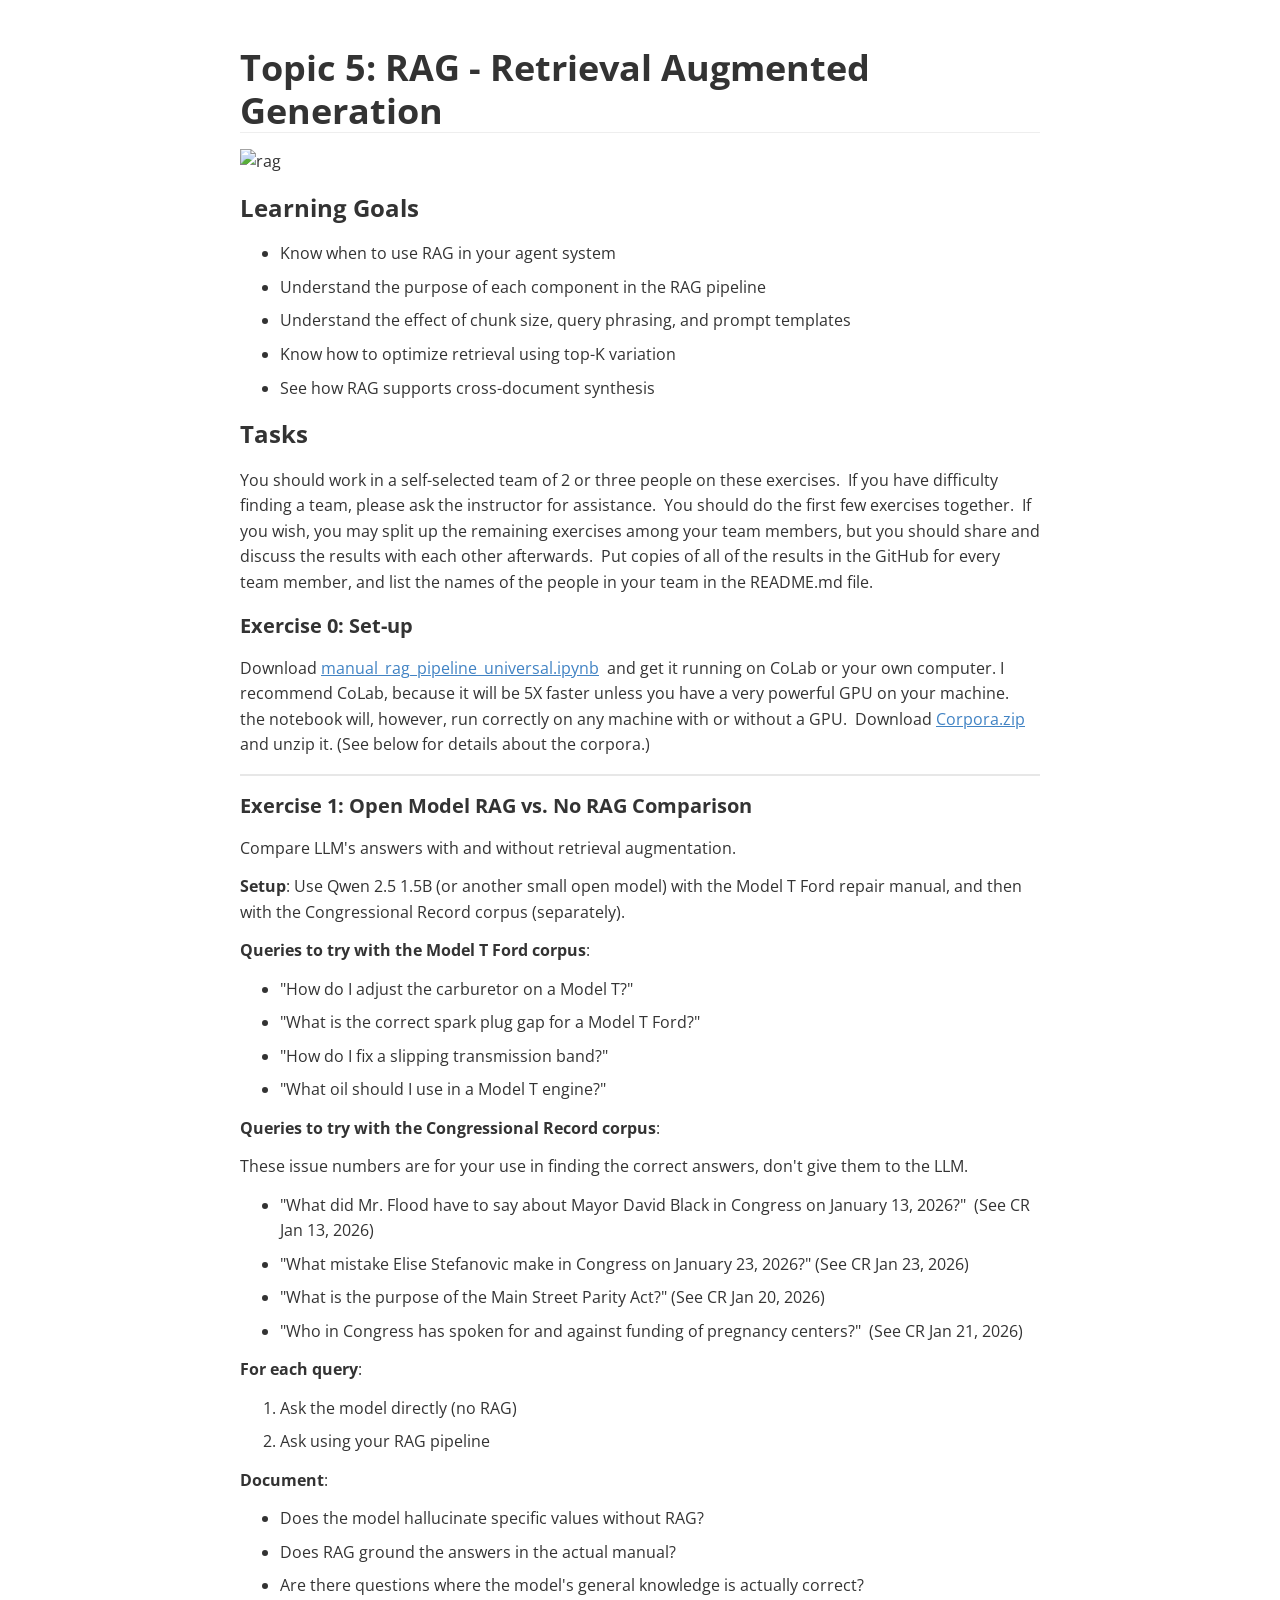
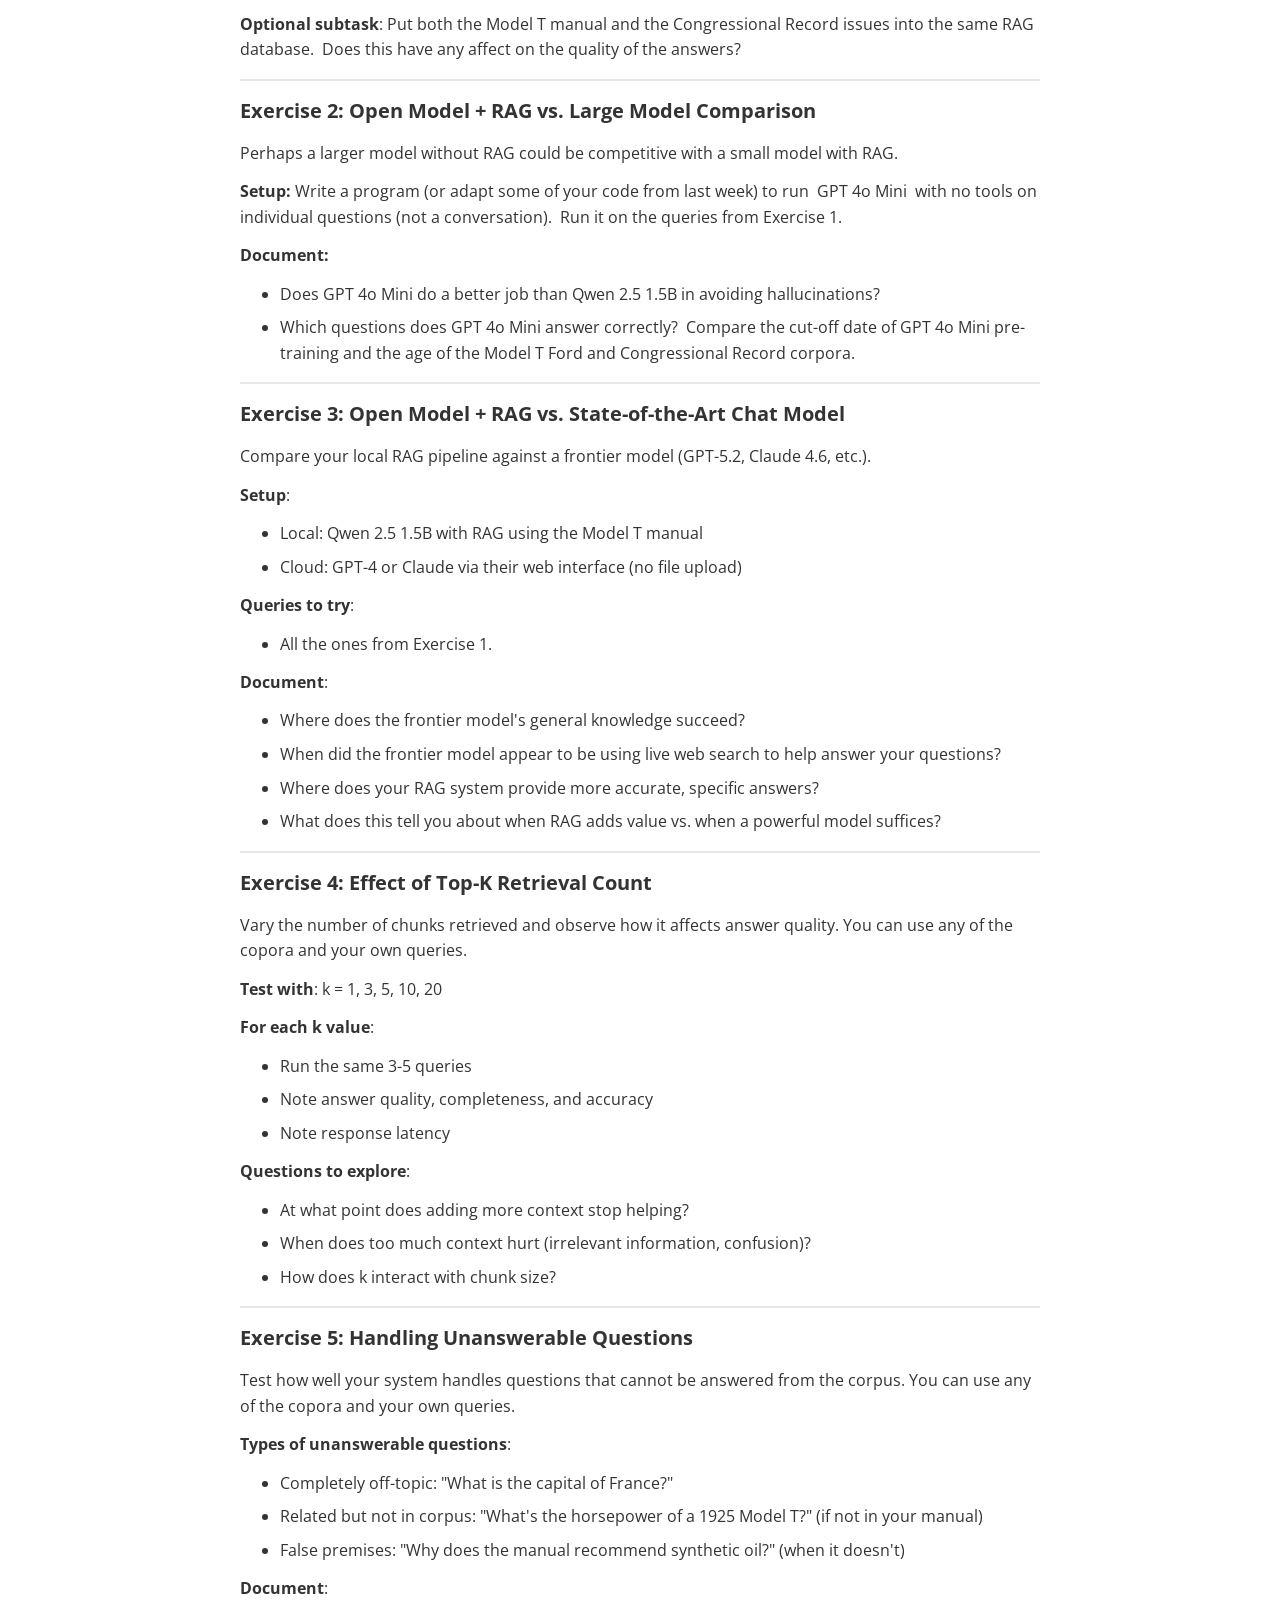
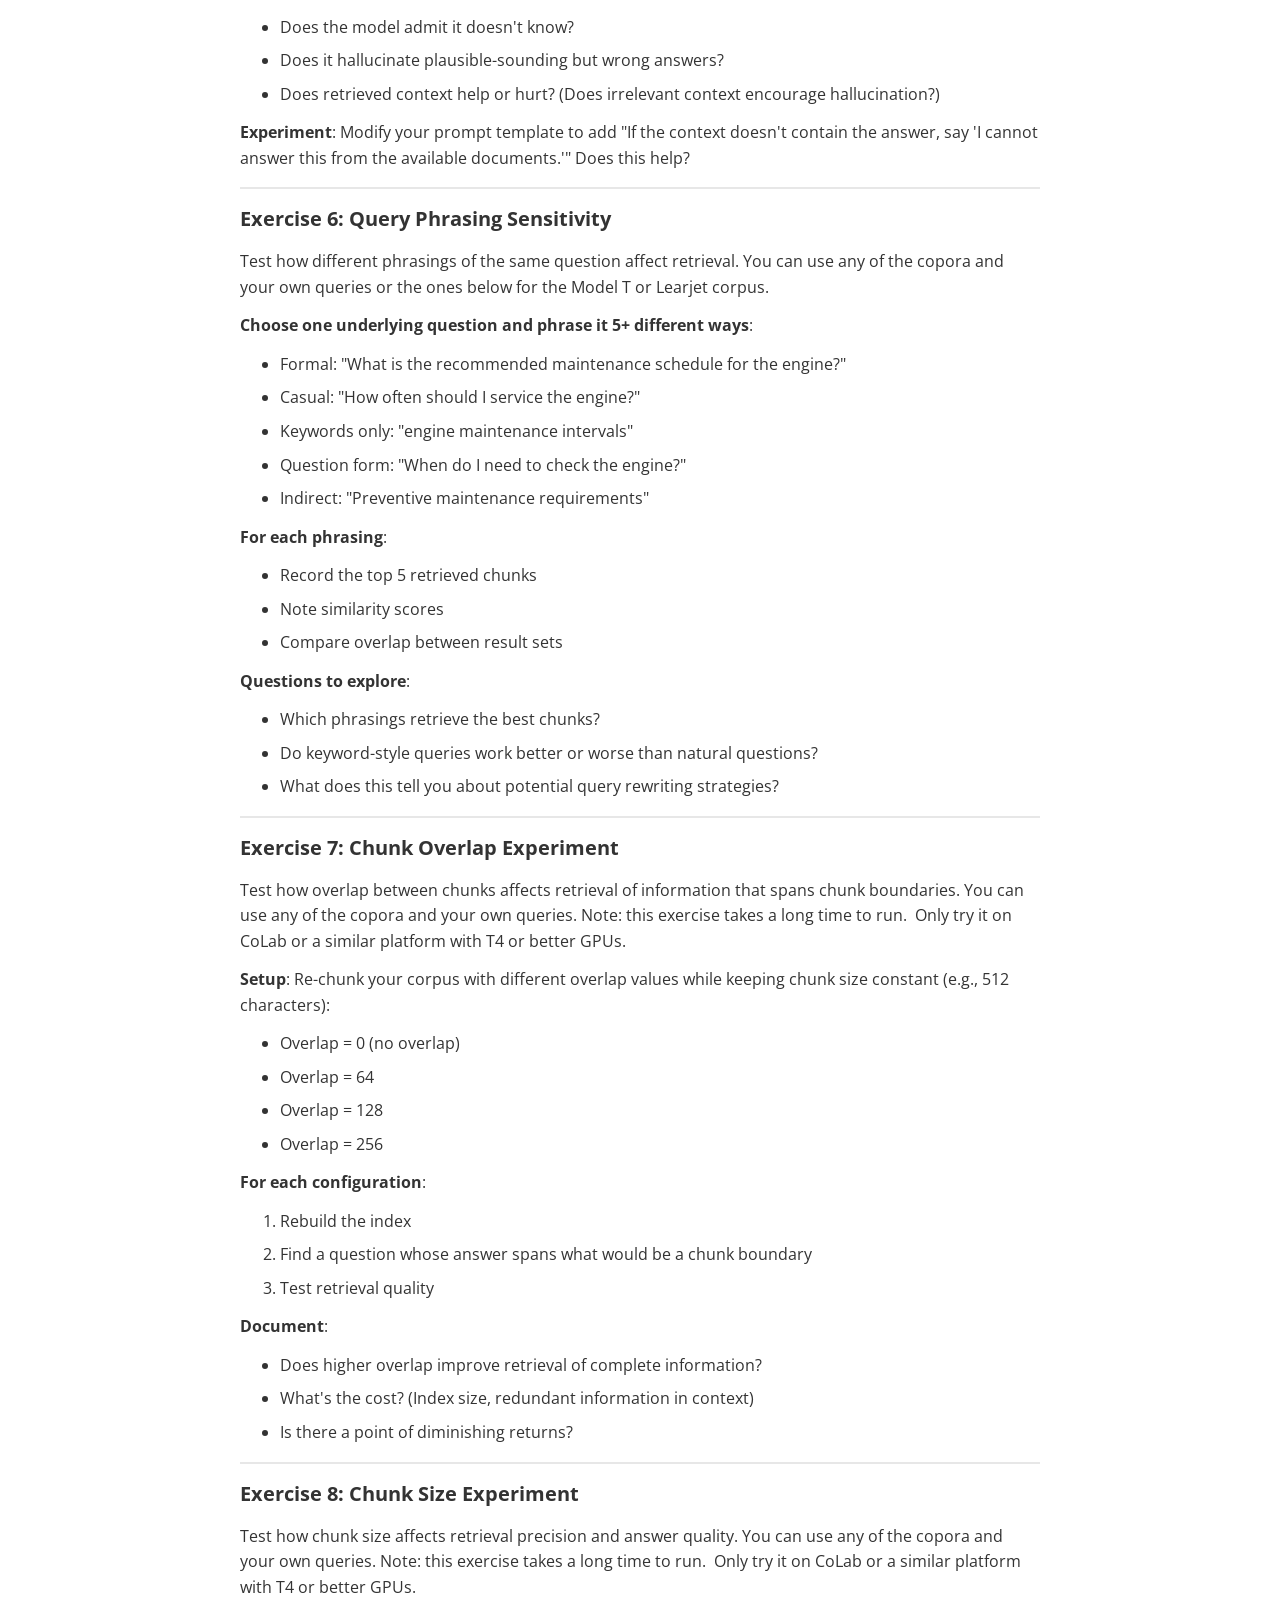
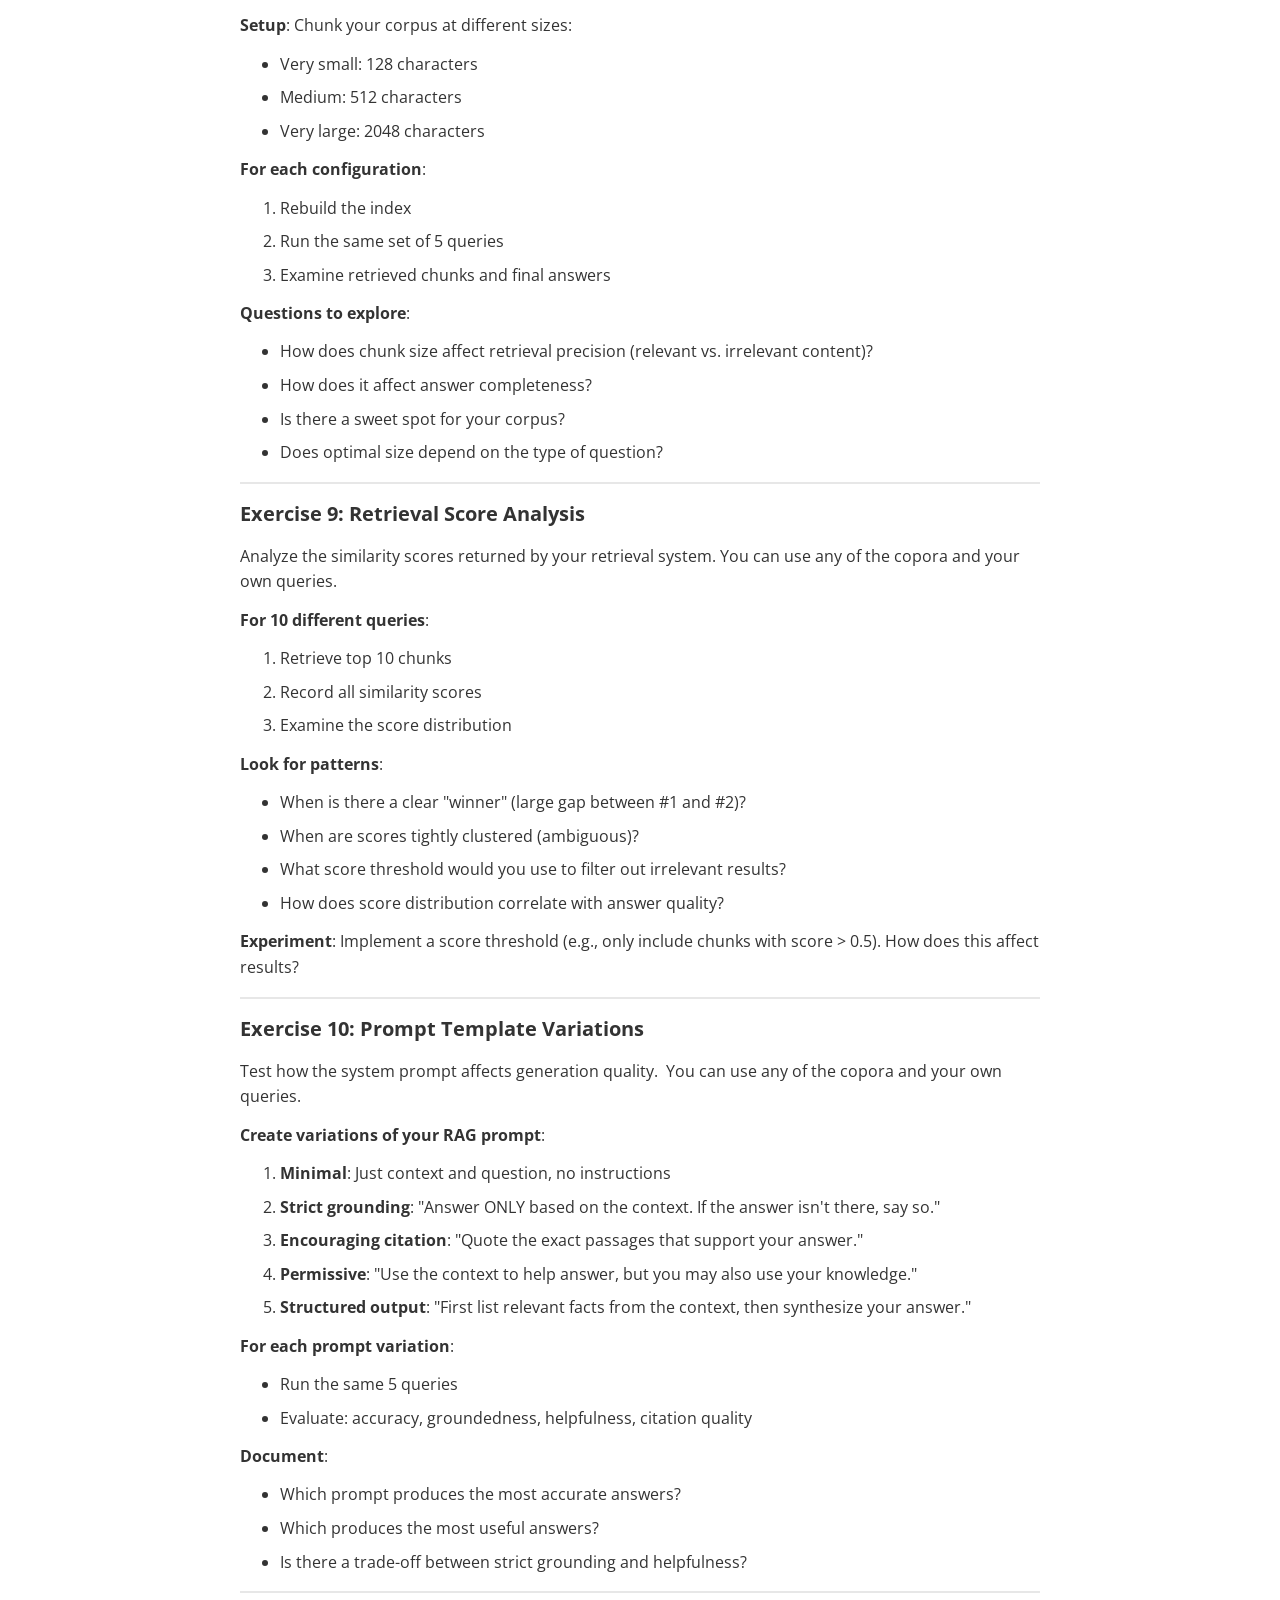
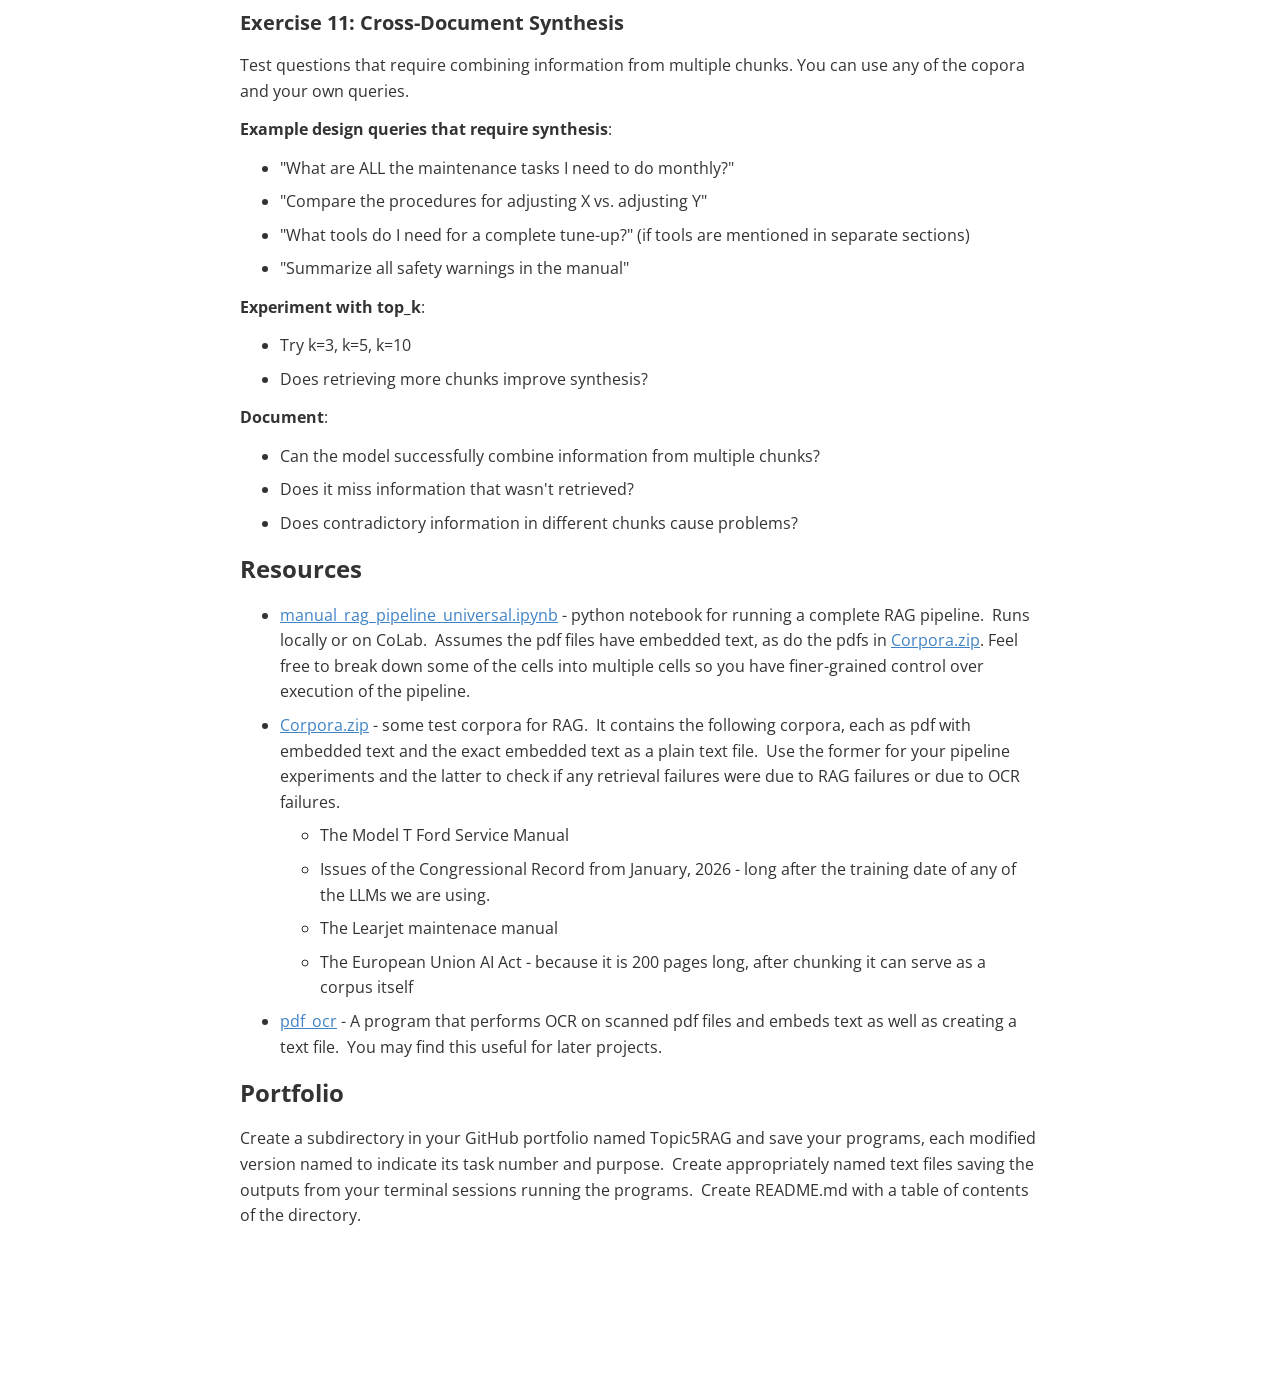
==== 6501-Topic5RAG/rag.html @ 577af1be "rag2" ====
<!doctype html>
<html>
<head>
<meta charset='UTF-8'><meta name='viewport' content='width=device-width initial-scale=1'><style type='text/css'>html {overflow-x: initial !important;}</style>
<style type='text/css'  id="style-base">:root { --bg-color: #ffffff; --text-color: #333333; --select-text-bg-color: #B5D6FC; --select-text-font-color: auto; --monospace: "Lucida Console",Consolas,"Courier",monospace; --title-bar-height: 20px; }
.mac-os-11 { --title-bar-height: 28px; }
html { font-size: 14px; background-color: var(--bg-color); color: var(--text-color); font-family: "Helvetica Neue", Helvetica, Arial, "Segoe UI Emoji", "SF Pro", sans-serif; -webkit-font-smoothing: antialiased; }
h1, h2, h3, h4, h5 { white-space: pre-wrap; }
body { margin: 0px; padding: 0px; height: auto; inset: 0px; font-size: 1rem; line-height: 1.428571; overflow-x: hidden; background: inherit; }
iframe { margin: auto; }
a.url { word-break: break-all; }
a:active, a:hover { outline: 0px; }
.in-text-selection, ::selection { text-shadow: none; background: var(--select-text-bg-color); color: var(--select-text-font-color); }
#write { margin: 0px auto; height: auto; width: inherit; word-break: normal; overflow-wrap: break-word; position: relative; white-space: normal; overflow-x: visible; padding-top: 36px; }
#write.first-line-indent p { text-indent: 2em; }
#write.first-line-indent li p, #write.first-line-indent p *, #write.first-line-indent svg * { text-indent: 0px; }
#write.first-line-indent li { margin-left: 2em; }
.for-image #write { padding-left: 8px; padding-right: 8px; }
body.typora-export { padding-left: 30px; padding-right: 30px; }
.typora-export .footnote-line, .typora-export li, .typora-export p { white-space: pre-wrap; }
.typora-export .task-list-item input { pointer-events: none; }
@media screen and (max-width: 500px) {
  body.typora-export { padding-left: 0px; padding-right: 0px; }
  #write { padding-left: 20px; padding-right: 20px; }
}
#write li > figure:last-child { margin-bottom: 0.5rem; }
#write ol, #write ul { position: relative; }
img { max-width: 100%; vertical-align: middle; image-orientation: from-image; }
button, input, select, textarea { color: inherit; font-style: inherit; font-variant-caps: inherit; font-weight: inherit; font-width: inherit; font-size: inherit; line-height: inherit; font-family: inherit; font-size-adjust: inherit; font-kerning: inherit; font-variant-alternates: inherit; font-variant-ligatures: inherit; font-variant-numeric: inherit; font-variant-east-asian: inherit; font-variant-position: inherit; font-variant-emoji: inherit; font-feature-settings: inherit; font-optical-sizing: inherit; font-variation-settings: inherit; }
input[type="checkbox"], input[type="radio"] { line-height: normal; padding: 0px; }
*, ::after, ::before { box-sizing: border-box; }
#write h1, #write h2, #write h3, #write h4, #write h5, #write h6, #write p, #write pre { width: inherit; position: relative; }
#write svg h1, #write svg h2, #write svg h3, #write svg h4, #write svg h5, #write svg h6, #write svg p { position: static; }
svg sub, svg sup { position: static; }
.nodeLabel p { padding-right: 2px; padding-left: 2px; }
.typora-export .nodeLabel p { padding-right: 0px; padding-left: 0px; }
foreignObject { overflow: visible; }
p { line-height: inherit; }
h1, h2, h3, h4, h5, h6 { break-after: avoid-page; break-inside: avoid; orphans: 4; }
p { orphans: 4; }
li p { orphans: 1; }
h1 { font-size: 2rem; }
h2 { font-size: 1.8rem; }
h3 { font-size: 1.6rem; }
h4 { font-size: 1.4rem; }
h5 { font-size: 1.2rem; }
h6 { font-size: 1rem; }
.md-math-block, .md-rawblock, h1, h2, h3, h4, h5, h6, p { margin-top: 1rem; margin-bottom: 1rem; }
.hidden { display: none; }
.md-blockmeta { color: rgb(204, 204, 204); font-weight: 700; font-style: italic; }
a { cursor: pointer; }
sup.md-footnote { padding: 2px 4px; background-color: rgba(238, 238, 238, 0.7); color: rgb(85, 85, 85); border-radius: 4px; cursor: pointer; }
sup.md-footnote a, sup.md-footnote a:hover { color: inherit; text-transform: inherit; text-decoration: inherit; }
#write input[type="checkbox"] { cursor: pointer; width: inherit; height: inherit; }
figure { overflow-x: auto; margin: 1.2em 0px; max-width: calc(100% + 16px); padding: 0px; }
figure > table { margin: 0px; }
thead, tr { break-inside: avoid; break-after: auto; }
thead { display: table-header-group; }
table { border-collapse: collapse; border-spacing: 0px; width: 100%; overflow: auto; break-inside: auto; text-align: left; }
table.md-table td { min-width: 32px; }
.CodeMirror-gutters { border-right-width: 0px; border-right-style: none; border-right-color: currentcolor; background-color: inherit; }
.CodeMirror-linenumber { -webkit-user-select: none; }
.CodeMirror { text-align: left; }
.CodeMirror-placeholder { opacity: 0.3; }
.CodeMirror pre { padding: 0px 4px; }
.CodeMirror-lines { padding: 0px; }
div.hr:focus { cursor: none; }
#write pre { white-space: pre-wrap; }
#write.fences-no-line-wrapping pre { white-space: pre; }
#write pre.ty-contain-cm { white-space: normal; }
.CodeMirror-gutters { margin-right: 4px; }
.md-fences { font-size: 0.9rem; display: block; break-inside: avoid; text-align: left; overflow: visible; white-space: pre; background: inherit; position: relative !important; }
.md-fences-adv-panel { width: 100%; margin-top: 10px; text-align: center; padding-top: 0px; padding-bottom: 8px; overflow-x: auto; }
#write .md-fences.mock-cm { white-space: pre-wrap; }
.md-fences.md-fences-with-lineno { padding-left: 0px; }
#write.fences-no-line-wrapping .md-fences.mock-cm { white-space: pre; overflow-x: auto; }
.md-fences.mock-cm.md-fences-with-lineno { padding-left: 8px; }
.CodeMirror-line, twitterwidget { break-inside: avoid; }
svg { break-inside: avoid; }
.footnotes { opacity: 0.8; font-size: 0.9rem; margin-top: 1em; margin-bottom: 1em; }
.footnotes + .footnotes { margin-top: 0px; }
.md-reset { margin: 0px; padding: 0px; border: 0px; outline: 0px; vertical-align: top; background: 0px 0px; text-decoration: none; text-shadow: none; float: none; position: static; width: auto; height: auto; white-space: nowrap; cursor: inherit; line-height: normal; font-weight: 400; text-align: left; box-sizing: content-box; direction: ltr; }
li div { padding-top: 0px; }
blockquote { margin: 1rem 0px; }
li .mathjax-block, li p { margin: 0.5rem 0px; }
li blockquote { margin: 1rem 0px; }
li { margin: 0px; position: relative; }
blockquote > :last-child { margin-bottom: 0px; }
blockquote > :first-child, li > :first-child { margin-top: 0px; }
.footnotes-area { color: rgb(136, 136, 136); margin-top: 0.714rem; padding-bottom: 0.143rem; white-space: normal; }
#write .footnote-line { white-space: pre-wrap; }
@media print {
  body, html { border: 1px solid transparent; height: 99%; break-after: avoid; break-before: avoid; font-variant-ligatures: no-common-ligatures; }
  #write { margin-top: 0px; border-color: transparent !important; padding-top: 0px !important; padding-bottom: 0px !important; }
  .typora-export * { print-color-adjust: exact; }
  .typora-export #write { break-after: avoid; }
  .typora-export #write::after { height: 0px; }
  .is-mac table { break-inside: avoid; }
  #write > p:nth-child(1) { margin-top: 0px; }
  .typora-export-show-outline .typora-export-sidebar { display: none; }
  figure { overflow-x: visible; }
}
.footnote-line { margin-top: 0.714em; font-size: 0.7em; }
a img, img a { cursor: pointer; }
pre.md-meta-block { font-size: 0.8rem; min-height: 0.8rem; white-space: pre-wrap; background: rgb(204, 204, 204); display: block; overflow-x: hidden; }
p > .md-image:only-child:not(.md-img-error) img, p > img:only-child { display: block; margin: auto; }
#write.first-line-indent p > .md-image:only-child:not(.md-img-error) img { left: -2em; position: relative; }
p > .md-image:only-child { display: inline-block; width: 100%; }
#write .MathJax_Display { margin: 0.8em 0px 0px; }
.md-math-block { width: 100%; }
.md-math-block:not(:empty)::after { display: none; }
.MathJax_ref { fill: currentcolor; }
[contenteditable="true"]:active, [contenteditable="true"]:focus, [contenteditable="false"]:active, [contenteditable="false"]:focus { outline: 0px; box-shadow: none; }
.md-task-list-item { position: relative; list-style-type: none; }
.task-list-item.md-task-list-item { padding-left: 0px; }
.md-task-list-item > input { position: absolute; top: 0px; left: 0px; margin-left: -1.2em; margin-top: calc(1em - 10px); border: medium; }
.math { font-size: 1rem; }
.md-toc { min-height: 3.58rem; position: relative; font-size: 0.9rem; border-radius: 10px; }
.md-toc-content { position: relative; margin-left: 0px; }
.md-toc-content::after, .md-toc::after { display: none; }
.md-toc-item { display: block; color: rgb(65, 131, 196); }
.md-toc-item a { text-decoration: none; }
.md-toc-inner:hover { text-decoration: underline; }
.md-toc-inner { display: inline-block; cursor: pointer; }
.md-toc-h1 .md-toc-inner { margin-left: 0px; font-weight: 700; }
.md-toc-h2 .md-toc-inner { margin-left: 2em; }
.md-toc-h3 .md-toc-inner { margin-left: 4em; }
.md-toc-h4 .md-toc-inner { margin-left: 6em; }
.md-toc-h5 .md-toc-inner { margin-left: 8em; }
.md-toc-h6 .md-toc-inner { margin-left: 10em; }
@media screen and (max-width: 48em) {
  .md-toc-h3 .md-toc-inner { margin-left: 3.5em; }
  .md-toc-h4 .md-toc-inner { margin-left: 5em; }
  .md-toc-h5 .md-toc-inner { margin-left: 6.5em; }
  .md-toc-h6 .md-toc-inner { margin-left: 8em; }
}
a.md-toc-inner { font-size: inherit; font-style: inherit; font-weight: inherit; line-height: inherit; }
.footnote-line a:not(.reversefootnote) { color: inherit; }
.reversefootnote { font-family: ui-monospace, sans-serif; }
.md-attr { display: none; }
.md-fn-count::after { content: "."; }
code, pre, samp, tt { font-family: var(--monospace); }
kbd { margin: 0px 0.1em; padding: 0.1em 0.6em; font-size: 0.8em; color: rgb(36, 39, 41); background: rgb(255, 255, 255); border: 1px solid rgb(173, 179, 185); border-radius: 3px; box-shadow: rgba(12, 13, 14, 0.2) 0px 1px 0px, rgb(255, 255, 255) 0px 0px 0px 2px inset; white-space: nowrap; vertical-align: middle; }
.md-comment { color: rgb(162, 127, 3); opacity: 0.6; font-family: var(--monospace); }
code { text-align: left; vertical-align: initial; }
a.md-print-anchor { white-space: pre !important; border-width: medium !important; border-style: none !important; border-color: currentcolor !important; display: inline-block !important; position: absolute !important; width: 1px !important; right: 0px !important; outline: 0px !important; background: 0px 0px !important; text-decoration: initial !important; text-shadow: initial !important; }
.os-windows.monocolor-emoji .md-emoji { font-family: "Segoe UI Symbol", sans-serif; }
.md-diagram-panel > svg { max-width: 100%; }
[lang="flow"] svg, [lang="mermaid"] svg { max-width: 100%; height: auto; }
[lang="mermaid"] .node text { font-size: 1rem; }
table tr th { border-bottom-width: 0px; border-bottom-style: none; border-bottom-color: currentcolor; }
video { max-width: 100%; display: block; margin: 0px auto; }
iframe { max-width: 100%; width: 100%; border: medium; }
.highlight td, .highlight tr { border: 0px; }
mark { background: rgb(255, 255, 0); color: rgb(0, 0, 0); }
.md-html-inline .md-plain, .md-html-inline strong, mark .md-inline-math, mark strong { color: inherit; }
.md-expand mark .md-meta { opacity: 0.3 !important; }
mark .md-meta { color: rgb(0, 0, 0); }
@media print {
  .typora-export h1, .typora-export h2, .typora-export h3, .typora-export h4, .typora-export h5, .typora-export h6 { break-inside: avoid; }
}
.md-diagram-panel .messageText { stroke: none !important; }
.md-diagram-panel .start-state { fill: var(--node-fill); }
.md-diagram-panel .edgeLabel rect { opacity: 1 !important; }
.md-fences.md-fences-math { font-size: 1em; }
.md-fences-advanced:not(.md-focus) { padding: 0px; white-space: nowrap; border: 0px; }
.md-fences-advanced:not(.md-focus) { background: inherit; }
.mermaid-svg { margin: auto; }
.typora-export-show-outline .typora-export-content { max-width: 1440px; margin: auto; display: flex; flex-direction: row; }
.typora-export-sidebar { width: 300px; font-size: 0.8rem; margin-top: 80px; margin-right: 18px; }
.typora-export-show-outline #write { --webkit-flex: 2; flex: 2 1 0%; }
.typora-export-sidebar .outline-content { position: fixed; top: 0px; max-height: 100%; overflow: hidden auto; padding-bottom: 30px; padding-top: 60px; width: 300px; }
@media screen and (max-width: 1024px) {
  .typora-export-sidebar, .typora-export-sidebar .outline-content { width: 240px; }
}
@media screen and (max-width: 800px) {
  .typora-export-sidebar { display: none; }
}
.outline-content li, .outline-content ul { margin-left: 0px; margin-right: 0px; padding-left: 0px; padding-right: 0px; list-style: none; overflow-wrap: anywhere; }
.outline-content ul { margin-top: 0px; margin-bottom: 0px; }
.outline-content strong { font-weight: 400; }
.outline-expander { width: 1rem; height: 1.428571rem; position: relative; display: table-cell; vertical-align: middle; cursor: pointer; padding-left: 4px; }
.outline-expander::before { content: ""; position: relative; font-family: Ionicons; display: inline-block; font-size: 8px; vertical-align: middle; }
.outline-item { padding-top: 3px; padding-bottom: 3px; cursor: pointer; }
.outline-expander:hover::before { content: ""; }
.outline-h1 > .outline-item { padding-left: 0px; }
.outline-h2 > .outline-item { padding-left: 1em; }
.outline-h3 > .outline-item { padding-left: 2em; }
.outline-h4 > .outline-item { padding-left: 3em; }
.outline-h5 > .outline-item { padding-left: 4em; }
.outline-h6 > .outline-item { padding-left: 5em; }
.outline-label { cursor: pointer; display: table-cell; vertical-align: middle; text-decoration: none; color: inherit; }
.outline-label:hover { text-decoration: underline; }
.outline-item:hover { border-color: rgb(245, 245, 245); background-color: var(--item-hover-bg-color); }
.outline-item:hover { margin-left: -28px; margin-right: -28px; border-left-width: 28px; border-left-style: solid; border-left-color: transparent; border-right-width: 28px; border-right-style: solid; border-right-color: transparent; }
.outline-item-single .outline-expander::before, .outline-item-single .outline-expander:hover::before { display: none; }
.outline-item-open > .outline-item > .outline-expander::before { content: ""; }
.outline-children { display: none; }
.info-panel-tab-wrapper { display: none; }
.outline-item-open > .outline-children { display: block; }
.typora-export .outline-item { padding-top: 1px; padding-bottom: 1px; }
.typora-export .outline-item:hover { margin-right: -8px; border-right-width: 8px; border-right-style: solid; border-right-color: transparent; }
.typora-export .outline-expander::before { content: "+"; font-family: inherit; top: -1px; }
.typora-export .outline-expander:hover::before, .typora-export .outline-item-open > .outline-item > .outline-expander::before { content: "−"; }
.typora-export-collapse-outline .outline-children { display: none; }
.typora-export-collapse-outline .outline-item-open > .outline-children, .typora-export-no-collapse-outline .outline-children { display: block; }
.typora-export-no-collapse-outline .outline-expander::before { content: "" !important; }
.typora-export-show-outline .outline-item-active > .outline-item .outline-label { font-weight: 700; }
.md-inline-math-container mjx-container { zoom: 0.95; }
mjx-container { break-inside: avoid; }
.md-alert.md-alert-note { border-left-color: rgb(9, 105, 218); }
.md-alert.md-alert-important { border-left-color: rgb(130, 80, 223); }
.md-alert.md-alert-warning { border-left-color: rgb(154, 103, 0); }
.md-alert.md-alert-tip { border-left-color: rgb(31, 136, 61); }
.md-alert.md-alert-caution { border-left-color: rgb(207, 34, 46); }
.md-alert { padding: 0px 1em; margin-bottom: 16px; color: inherit; border-left-width: 0.25em; border-left-style: solid; border-left-color: rgb(0, 0, 0); }
.md-alert-text-note { color: rgb(9, 105, 218); }
.md-alert-text-important { color: rgb(130, 80, 223); }
.md-alert-text-warning { color: rgb(154, 103, 0); }
.md-alert-text-tip { color: rgb(31, 136, 61); }
.md-alert-text-caution { color: rgb(207, 34, 46); }
.md-alert-text { font-size: 0.9rem; font-weight: 700; }
.md-alert-text svg { fill: currentcolor; position: relative; top: 0.125em; margin-right: 1ch; overflow: visible; }
.md-alert-text-container::after { content: attr(data-text); text-transform: capitalize; pointer-events: none; margin-right: 1ch; }

</style>
<link rel='stylesheet' href='https://fonts.googleapis.com/css?family=Open+Sans:400italic,700italic,700,400&amp;subset=latin,latin-ext' type='text/css' />
<style type='text/css'  id="style-theme_css">:root {
    --side-bar-bg-color: #fafafa;
    --control-text-color: #777;
}

@include-when-export url(https://fonts.googleapis.com/css?family=Open+Sans:400italic,700italic,700,400&subset=latin,latin-ext);

/* open-sans-regular - latin-ext_latin */
  /* open-sans-italic - latin-ext_latin */
    /* open-sans-700 - latin-ext_latin */
    /* open-sans-700italic - latin-ext_latin */
  html {
    font-size: 16px;
    -webkit-font-smoothing: antialiased;
}

body {
    font-family: "Open Sans","Clear Sans", "Helvetica Neue", Helvetica, Arial, 'Segoe UI Emoji', 'SF Pro', sans-serif;
    color: rgb(51, 51, 51);
    line-height: 1.6;
}

#write {
    max-width: 860px;
  	margin: 0 auto;
  	padding: 30px;
    padding-bottom: 100px;
}

@media only screen and (min-width: 1400px) {
	#write {
		max-width: 1024px;
	}
}

@media only screen and (min-width: 1800px) {
	#write {
		max-width: 1200px;
	}
}

#write > ul:first-child,
#write > ol:first-child{
    margin-top: 30px;
}

a {
    color: #4183C4;
}
h1,
h2,
h3,
h4,
h5,
h6 {
    position: relative;
    margin-top: 1rem;
    margin-bottom: 1rem;
    font-weight: bold;
    line-height: 1.4;
    cursor: text;
}
h1:hover a.anchor,
h2:hover a.anchor,
h3:hover a.anchor,
h4:hover a.anchor,
h5:hover a.anchor,
h6:hover a.anchor {
    text-decoration: none;
}
h1 tt,
h1 code {
    font-size: inherit;
}
h2 tt,
h2 code {
    font-size: inherit;
}
h3 tt,
h3 code {
    font-size: inherit;
}
h4 tt,
h4 code {
    font-size: inherit;
}
h5 tt,
h5 code {
    font-size: inherit;
}
h6 tt,
h6 code {
    font-size: inherit;
}
h1 {
    font-size: 2.25em;
    line-height: 1.2;
    border-bottom: 1px solid #eee;
}
h2 {
    font-size: 1.75em;
    line-height: 1.225;
    border-bottom: 1px solid #eee;
}

/*@media print {
    .typora-export h1,
    .typora-export h2 {
        border-bottom: none;
        padding-bottom: initial;
    }

    .typora-export h1::after,
    .typora-export h2::after {
        content: "";
        display: block;
        height: 100px;
        margin-top: -96px;
        border-top: 1px solid #eee;
    }
}*/

h3 {
    font-size: 1.5em;
    line-height: 1.43;
}
h4 {
    font-size: 1.25em;
}
h5 {
    font-size: 1em;
}
h6 {
   font-size: 1em;
    color: #777;
}
p,
blockquote,
ul,
ol,
dl,
table{
    margin: 0.8em 0;
}
li>ol,
li>ul {
    margin: 0 0;
}
hr {
    height: 2px;
    padding: 0;
    margin: 16px 0;
    background-color: #e7e7e7;
    border: 0 none;
    overflow: hidden;
    box-sizing: content-box;
}

li p.first {
    display: inline-block;
}
ul,
ol {
    padding-left: 30px;
}
ul:first-child,
ol:first-child {
    margin-top: 0;
}
ul:last-child,
ol:last-child {
    margin-bottom: 0;
}
blockquote {
    border-left: 4px solid #dfe2e5;
    padding: 0 15px;
    color: #777777;
}
blockquote blockquote {
    padding-right: 0;
}
table {
    padding: 0;
    word-break: initial;
}
table tr {
    border: 1px solid #dfe2e5;
    margin: 0;
    padding: 0;
}
table tr:nth-child(2n),
thead {
    background-color: #f8f8f8;
}
table th {
    font-weight: bold;
    border: 1px solid #dfe2e5;
    border-bottom: 0;
    margin: 0;
    padding: 6px 13px;
}
table td {
    border: 1px solid #dfe2e5;
    margin: 0;
    padding: 6px 13px;
}
table th:first-child,
table td:first-child {
    margin-top: 0;
}
table th:last-child,
table td:last-child {
    margin-bottom: 0;
}

.CodeMirror-lines {
    padding-left: 4px;
}

.code-tooltip {
    box-shadow: 0 1px 1px 0 rgba(0,28,36,.3);
    border-top: 1px solid #eef2f2;
}

.md-fences,
code,
tt {
    border: 1px solid #e7eaed;
    background-color: #f8f8f8;
    border-radius: 3px;
    padding: 0;
    padding: 2px 4px 0px 4px;
    font-size: 0.9em;
}

code {
    background-color: #f3f4f4;
    padding: 0 2px 0 2px;
}

.md-fences {
    margin-bottom: 15px;
    margin-top: 15px;
    padding-top: 8px;
    padding-bottom: 6px;
}


.md-task-list-item > input {
  margin-left: -1.3em;
}

@media print {
    html {
        font-size: 13px;
    }
    pre {
        page-break-inside: avoid;
        word-wrap: break-word;
    }
}

.md-fences {
	background-color: #f8f8f8;
}
#write pre.md-meta-block {
	padding: 1rem;
    font-size: 85%;
    line-height: 1.45;
    background-color: #f7f7f7;
    border: 0;
    border-radius: 3px;
    color: #777777;
    margin-top: 0 !important;
}

.mathjax-block>.code-tooltip {
	bottom: .375rem;
}

.md-mathjax-midline {
    background: #fafafa;
}

#write>h3.md-focus:before{
	left: -1.5625rem;
	top: .375rem;
}
#write>h4.md-focus:before{
	left: -1.5625rem;
	top: .285714286rem;
}
#write>h5.md-focus:before{
	left: -1.5625rem;
	top: .285714286rem;
}
#write>h6.md-focus:before{
	left: -1.5625rem;
	top: .285714286rem;
}
.md-image>.md-meta {
    /*border: 1px solid #ddd;*/
    border-radius: 3px;
    padding: 2px 0px 0px 4px;
    font-size: 0.9em;
    color: inherit;
}

.md-tag {
    color: #a7a7a7;
    opacity: 1;
}

.md-toc { 
    margin-top:20px;
    padding-bottom:20px;
}

.sidebar-tabs {
    border-bottom: none;
}

#typora-quick-open {
    border: 1px solid #ddd;
    background-color: #f8f8f8;
}

#typora-quick-open-item {
    background-color: #FAFAFA;
    border-color: #FEFEFE #e5e5e5 #e5e5e5 #eee;
    border-style: solid;
    border-width: 1px;
}

/** focus mode */
.on-focus-mode blockquote {
    border-left-color: rgba(85, 85, 85, 0.12);
}

header, .context-menu, .megamenu-content, footer{
    font-family: "Segoe UI", "Arial", sans-serif;
}

.file-node-content:hover .file-node-icon,
.file-node-content:hover .file-node-open-state{
    visibility: visible;
}

.mac-seamless-mode #typora-sidebar {
    background-color: #fafafa;
    background-color: var(--side-bar-bg-color);
}

.mac-os #write{
    caret-color: AccentColor;
}

.md-lang {
    color: #b4654d;
}

/*.html-for-mac {
    --item-hover-bg-color: #E6F0FE;
}*/

#md-notification .btn {
    border: 0;
}

.dropdown-menu .divider {
    border-color: #e5e5e5;
    opacity: 0.4;
}

.ty-preferences .window-content {
    background-color: #fafafa;
}

.ty-preferences .nav-group-item.active {
    color: white;
    background: #999;
}

.menu-item-container a.menu-style-btn {
    background-color: #f5f8fa;
    background-image: linear-gradient( 180deg , hsla(0, 0%, 100%, 0.8), hsla(0, 0%, 100%, 0)); 
}
</style>
<style type='text/css'  id="style-lp">ol, ul {padding-left: 40px}</style>
<style type='text/css'  id="style-mac-print"> @media print { @page {margin: 0 0 0 0;} body.typora-export {padding-left: 0; padding-right: 0;} #write {padding:0;}}</style>

<title>rag</title>
</head>
<body class='typora-export'><div class='typora-export-content'>
<div id='write'  class=''><h1 id='topic-5-rag---retrieval-augmented-generation'><span>Topic 5: RAG - Retrieval Augmented Generation</span></h1><p><img src="rag.jpg" alt="rag"></p><h3 id='learning-goals'><span>Learning Goals</span></h3><ul><li><p><span>Know when to use RAG in your agent system</span></p></li><li><p><span>Understand the purpose of each component in the RAG pipeline</span></p></li><li><p><span>Understand the effect of chunk size, query phrasing, and prompt templates</span></p></li><li><p><span>Know how to optimize retrieval using top-K variation</span></p></li><li><p><span>See how RAG supports cross-document synthesis</span></p></li></ul><h3 id='tasks'><span>Tasks</span></h3><p><span>You should work in a self-selected team of 2 or three people on these exercises.  If you have difficulty finding a team, please ask the instructor for assistance.  You should do the first few exercises together.  If you wish, you may split up the remaining exercises among your team members, but you should share and discuss the results with each other afterwards.  Put copies of all of the results in the GitHub for every team member, and list the names of the people in your team in the README.md file.</span></p><h4 id='exercise-0-set-up'><span>Exercise 0: Set-up</span></h4><p><span>Download </span><a href='manual_rag_pipeline_universal.ipynb'><span>manual_rag_pipeline_universal.ipynb</span></a><span>  and get it running on CoLab or your own computer. I recommend CoLab, because it will be 5X faster unless you have a very powerful GPU on your machine.  the notebook will, however, run correctly on any machine with or without a GPU.  Download </span><a href='Corpora.zip'><span>Corpora.zip</span></a><span> and unzip it. (See below for details about the corpora.) </span></p><hr /><h4 id='exercise-1-open-model-rag-vs-no-rag-comparison'><span>Exercise 1: Open Model RAG vs. No RAG Comparison</span></h4><p><span>Compare LLM&#39;s answers with and without retrieval augmentation.</span></p><p><strong><span>Setup</span></strong><span>: Use Qwen 2.5 1.5B (or another small open model) with the Model T Ford repair manual, and then with the Congressional Record corpus (separately).</span></p><p><strong><span>Queries to try with the Model T Ford corpus</span></strong><span>:</span></p><ul><li><p><span>&quot;How do I adjust the carburetor on a Model T?&quot;</span></p></li><li><p><span>&quot;What is the correct spark plug gap for a Model T Ford?&quot;</span></p></li><li><p><span>&quot;How do I fix a slipping transmission band?&quot;</span></p></li><li><p><span>&quot;What oil should I use in a Model T engine?&quot;</span></p></li></ul><p><strong><span>Queries to try with the Congressional Record corpus</span></strong><span>:</span></p><p><span>These issue numbers are for your use in finding the correct answers, don&#39;t give them to the LLM.</span></p><ul><li><p><span>&quot;What did Mr. Flood have to say about Mayor David Black in Congress on January 13, 2026?&quot;  (See CR Jan 13, 2026)</span></p></li><li><p><span>&quot;What mistake Elise Stefanovic make in Congress on January 23, 2026?&quot; (See CR Jan 23, 2026)</span></p></li><li><p><span>&quot;What is the purpose of the Main Street Parity Act?&quot; (See CR Jan 20, 2026)</span></p></li><li><p><span>&quot;Who in Congress has spoken for and against funding of pregnancy centers?&quot;  (See CR Jan 21, 2026)</span></p></li></ul><p><strong><span>For each query</span></strong><span>:</span></p><ol start='' ><li><p><span>Ask the model directly (no RAG)</span></p></li><li><p><span>Ask using your RAG pipeline</span></p></li></ol><p><strong><span>Document</span></strong><span>:</span></p><ul><li><p><span>Does the model hallucinate specific values without RAG?</span></p></li><li><p><span>Does RAG ground the answers in the actual manual?</span></p></li><li><p><span>Are there questions where the model&#39;s general knowledge is actually correct?</span></p></li></ul><p><strong><span>Optional subtask</span></strong><span>: Put both the Model T manual and the Congressional Record issues into the same RAG database.  Does this have any affect on the quality of the answers?</span></p><hr /><h4 id='exercise-2-open-model--rag-vs-large-model-comparison'><span>Exercise 2: Open Model + RAG vs. Large Model Comparison</span></h4><p><span>Perhaps a larger model without RAG could be competitive with a small model with RAG.</span></p><p><strong><span>Setup:</span></strong><span> Write a program (or adapt some of your code from last week) to run  GPT 4o Mini  with no tools on individual questions (not a conversation).  Run it on the queries from Exercise 1.</span></p><p><strong><span>Document:</span></strong></p><ul><li><p><span>Does GPT 4o Mini do a better job than Qwen 2.5 1.5B in avoiding hallucinations?</span></p></li><li><p><span>Which questions does GPT 4o Mini answer correctly?  Compare the cut-off date of GPT 4o Mini pre-training and the age of the Model T Ford and Congressional Record corpora.</span></p></li></ul><hr /><h4 id='exercise-3-open-model--rag-vs-state-of-the-art-chat-model'><span>Exercise 3: Open Model + RAG vs. State-of-the-Art Chat Model</span></h4><p><span>Compare your local RAG pipeline against a frontier model (GPT-5.2, Claude 4.6, etc.).</span></p><p><strong><span>Setup</span></strong><span>: </span></p><ul><li><p><span>Local: Qwen 2.5 1.5B with RAG using the Model T manual</span></p></li><li><p><span>Cloud: GPT-4 or Claude via their web interface (no file upload)</span></p></li></ul><p><strong><span>Queries to try</span></strong><span>:</span></p><ul><li><p><span>All the ones from Exercise 1.</span></p></li></ul><p><strong><span>Document</span></strong><span>:</span></p><ul><li><p><span>Where does the frontier model&#39;s general knowledge succeed?</span></p></li><li><p><span>When did the frontier model appear to be using live web search to help answer your questions?</span></p></li><li><p><span>Where does your RAG system provide more accurate, specific answers?</span></p></li><li><p><span>What does this tell you about when RAG adds value vs. when a powerful model suffices?</span></p></li></ul><hr /><h4 id='exercise-4-effect-of-top-k-retrieval-count'><span>Exercise 4: Effect of Top-K Retrieval Count</span></h4><p><span>Vary the number of chunks retrieved and observe how it affects answer quality. You can use any of the copora and your own queries.</span></p><p><strong><span>Test with</span></strong><span>: k = 1, 3, 5, 10, 20</span></p><p><strong><span>For each k value</span></strong><span>:</span></p><ul><li><p><span>Run the same 3-5 queries</span></p></li><li><p><span>Note answer quality, completeness, and accuracy</span></p></li><li><p><span>Note response latency</span></p></li></ul><p><strong><span>Questions to explore</span></strong><span>:</span></p><ul><li><p><span>At what point does adding more context stop helping?</span></p></li><li><p><span>When does too much context hurt (irrelevant information, confusion)?</span></p></li><li><p><span>How does k interact with chunk size?</span></p></li></ul><hr /><h4 id='exercise-5-handling-unanswerable-questions'><span>Exercise 5: Handling Unanswerable Questions</span></h4><p><span>Test how well your system handles questions that cannot be answered from the corpus. You can use any of the copora and your own queries.</span></p><p><strong><span>Types of unanswerable questions</span></strong><span>:</span></p><ul><li><p><span>Completely off-topic: &quot;What is the capital of France?&quot;</span></p></li><li><p><span>Related but not in corpus: &quot;What&#39;s the horsepower of a 1925 Model T?&quot; (if not in your manual)</span></p></li><li><p><span>False premises: &quot;Why does the manual recommend synthetic oil?&quot; (when it doesn&#39;t)</span></p></li></ul><p><strong><span>Document</span></strong><span>:</span></p><ul><li><p><span>Does the model admit it doesn&#39;t know?</span></p></li><li><p><span>Does it hallucinate plausible-sounding but wrong answers?</span></p></li><li><p><span>Does retrieved context help or hurt? (Does irrelevant context encourage hallucination?)</span></p></li></ul><p><strong><span>Experiment</span></strong><span>: Modify your prompt template to add &quot;If the context doesn&#39;t contain the answer, say &#39;I cannot answer this from the available documents.&#39;&quot; Does this help?</span></p><hr /><h4 id='exercise-6-query-phrasing-sensitivity'><span>Exercise 6: Query Phrasing Sensitivity</span></h4><p><span>Test how different phrasings of the same question affect retrieval. You can use any of the copora and your own queries or the ones below for the Model T or Learjet corpus.</span></p><p><strong><span>Choose one underlying question and phrase it 5+ different ways</span></strong><span>:</span></p><ul><li><p><span>Formal: &quot;What is the recommended maintenance schedule for the engine?&quot;</span></p></li><li><p><span>Casual: &quot;How often should I service the engine?&quot;</span></p></li><li><p><span>Keywords only: &quot;engine maintenance intervals&quot;</span></p></li><li><p><span>Question form: &quot;When do I need to check the engine?&quot;</span></p></li><li><p><span>Indirect: &quot;Preventive maintenance requirements&quot;</span></p></li></ul><p><strong><span>For each phrasing</span></strong><span>:</span></p><ul><li><p><span>Record the top 5 retrieved chunks</span></p></li><li><p><span>Note similarity scores</span></p></li><li><p><span>Compare overlap between result sets</span></p></li></ul><p><strong><span>Questions to explore</span></strong><span>:</span></p><ul><li><p><span>Which phrasings retrieve the best chunks?</span></p></li><li><p><span>Do keyword-style queries work better or worse than natural questions?</span></p></li><li><p><span>What does this tell you about potential query rewriting strategies?</span></p></li></ul><hr /><h4 id='exercise-7-chunk-overlap-experiment'><span>Exercise 7: Chunk Overlap Experiment</span></h4><p><span>Test how overlap between chunks affects retrieval of information that spans chunk boundaries. You can use any of the copora and your own queries. Note: this exercise takes a long time to run.  Only try it on CoLab or a similar platform with T4 or better GPUs.</span></p><p><strong><span>Setup</span></strong><span>: Re-chunk your corpus with different overlap values while keeping chunk size constant (e.g., 512 characters):</span></p><ul><li><p><span>Overlap = 0 (no overlap)</span></p></li><li><p><span>Overlap = 64</span></p></li><li><p><span>Overlap = 128</span></p></li><li><p><span>Overlap = 256</span></p></li></ul><p><strong><span>For each configuration</span></strong><span>:</span></p><ol start='' ><li><p><span>Rebuild the index</span></p></li><li><p><span>Find a question whose answer spans what would be a chunk boundary</span></p></li><li><p><span>Test retrieval quality</span></p></li></ol><p><strong><span>Document</span></strong><span>:</span></p><ul><li><p><span>Does higher overlap improve retrieval of complete information?</span></p></li><li><p><span>What&#39;s the cost? (Index size, redundant information in context)</span></p></li><li><p><span>Is there a point of diminishing returns?</span></p></li></ul><hr /><h4 id='exercise-8-chunk-size-experiment'><span>Exercise 8: Chunk Size Experiment</span></h4><p><span>Test how chunk size affects retrieval precision and answer quality. You can use any of the copora and your own queries. Note: this exercise takes a long time to run.  Only try it on CoLab or a similar platform with T4 or better GPUs.</span></p><p><strong><span>Setup</span></strong><span>: Chunk your corpus at different sizes:</span></p><ul><li><p><span>Very small: 128 characters</span></p></li><li><p><span>Medium: 512 characters</span></p></li><li><p><span>Very large: 2048 characters</span></p></li></ul><p><strong><span>For each configuration</span></strong><span>:</span></p><ol start='' ><li><p><span>Rebuild the index</span></p></li><li><p><span>Run the same set of 5 queries</span></p></li><li><p><span>Examine retrieved chunks and final answers</span></p></li></ol><p><strong><span>Questions to explore</span></strong><span>:</span></p><ul><li><p><span>How does chunk size affect retrieval precision (relevant vs. irrelevant content)?</span></p></li><li><p><span>How does it affect answer completeness?</span></p></li><li><p><span>Is there a sweet spot for your corpus?</span></p></li><li><p><span>Does optimal size depend on the type of question?</span></p></li></ul><hr /><h4 id='exercise-9-retrieval-score-analysis'><span>Exercise 9: Retrieval Score Analysis</span></h4><p><span>Analyze the similarity scores returned by your retrieval system. You can use any of the copora and your own queries.</span></p><p><strong><span>For 10 different queries</span></strong><span>:</span></p><ol start='' ><li><p><span>Retrieve top 10 chunks</span></p></li><li><p><span>Record all similarity scores</span></p></li><li><p><span>Examine the score distribution</span></p></li></ol><p><strong><span>Look for patterns</span></strong><span>:</span></p><ul><li><p><span>When is there a clear &quot;winner&quot; (large gap between #1 and #2)?</span></p></li><li><p><span>When are scores tightly clustered (ambiguous)?</span></p></li><li><p><span>What score threshold would you use to filter out irrelevant results?</span></p></li><li><p><span>How does score distribution correlate with answer quality?</span></p></li></ul><p><strong><span>Experiment</span></strong><span>: Implement a score threshold (e.g., only include chunks with score &gt; 0.5). How does this affect results?</span></p><hr /><h4 id='exercise-10-prompt-template-variations'><span>Exercise 10: Prompt Template Variations</span></h4><p><span>Test how the system prompt affects generation quality.  You can use any of the copora and your own queries.</span></p><p><strong><span>Create variations of your RAG prompt</span></strong><span>:</span></p><ol start='' ><li><p><strong><span>Minimal</span></strong><span>: Just context and question, no instructions</span></p></li><li><p><strong><span>Strict grounding</span></strong><span>: &quot;Answer ONLY based on the context. If the answer isn&#39;t there, say so.&quot;</span></p></li><li><p><strong><span>Encouraging citation</span></strong><span>: &quot;Quote the exact passages that support your answer.&quot;</span></p></li><li><p><strong><span>Permissive</span></strong><span>: &quot;Use the context to help answer, but you may also use your knowledge.&quot;</span></p></li><li><p><strong><span>Structured output</span></strong><span>: &quot;First list relevant facts from the context, then synthesize your answer.&quot;</span></p></li></ol><p><strong><span>For each prompt variation</span></strong><span>:</span></p><ul><li><p><span>Run the same 5 queries</span></p></li><li><p><span>Evaluate: accuracy, groundedness, helpfulness, citation quality</span></p></li></ul><p><strong><span>Document</span></strong><span>:</span></p><ul><li><p><span>Which prompt produces the most accurate answers?</span></p></li><li><p><span>Which produces the most useful answers?</span></p></li><li><p><span>Is there a trade-off between strict grounding and helpfulness?</span></p></li></ul><hr /><h4 id='exercise-11-cross-document-synthesis'><span>Exercise 11: Cross-Document Synthesis</span></h4><p><span>Test questions that require combining information from multiple chunks. You can use any of the copora and your own queries.</span></p><p><strong><span>Example design queries that require synthesis</span></strong><span>:</span></p><ul><li><p><span>&quot;What are ALL the maintenance tasks I need to do monthly?&quot;</span></p></li><li><p><span>&quot;Compare the procedures for adjusting X vs. adjusting Y&quot;</span></p></li><li><p><span>&quot;What tools do I need for a complete tune-up?&quot; (if tools are mentioned in separate sections)</span></p></li><li><p><span>&quot;Summarize all safety warnings in the manual&quot;</span></p></li></ul><p><strong><span>Experiment with top_k</span></strong><span>:</span></p><ul><li><p><span>Try k=3, k=5, k=10</span></p></li><li><p><span>Does retrieving more chunks improve synthesis?</span></p></li></ul><p><strong><span>Document</span></strong><span>:</span></p><ul><li><p><span>Can the model successfully combine information from multiple chunks?</span></p></li><li><p><span>Does it miss information that wasn&#39;t retrieved?</span></p></li><li><p><span>Does contradictory information in different chunks cause problems?</span></p></li></ul><h3 id='resources'><span>Resources</span></h3><ul><li><p><a href='manual_rag_pipeline_universal.ipynb'><span>manual_rag_pipeline_universal.ipynb</span></a><span> - python notebook for running a complete RAG pipeline.  Runs locally or on CoLab.  Assumes the pdf files have embedded text, as do the pdfs in </span><a href='Corpora.zip'><span>Corpora.zip</span></a><span>. Feel free to break down some of the cells into multiple cells so you have finer-grained control over execution of the pipeline.</span></p></li><li><p><a href='Corpora.zip'><span>Corpora.zip</span></a><span> - some test corpora for RAG.  It contains the following corpora, each as pdf with embedded text and the exact embedded text as a plain text file.  Use the former for your pipeline experiments and the latter to check if any retrieval failures were due to RAG failures or due to OCR failures.</span></p><ul><li><p><span>The Model T Ford Service Manual</span></p></li><li><p><span>Issues of the Congressional Record from January, 2026 - long after the training date of any of the LLMs we are using.</span></p></li><li><p><span>The Learjet maintenace manual</span></p></li><li><p><span>The European Union AI Act - because it is 200 pages long, after chunking it can serve as a corpus itself</span></p></li></ul></li><li><p><a href='https://github.com/HenryKautz/pdf_ocr'><span>pdf_ocr</span></a><span> - A program that performs OCR on scanned pdf files and embeds text as well as creating a text file.  You may find this useful for later projects.</span></p></li></ul><h3 id='portfolio'><span>Portfolio</span></h3><p><span>Create a subdirectory in your GitHub portfolio named Topic5RAG and save your programs, each modified version named to indicate its task number and purpose.  Create appropriately named text files saving the outputs from your terminal sessions running the programs.  Create README.md with a table of contents of the directory.</span></p><p>&nbsp;</p></div></div>
<script>
document.addEventListener('DOMContentLoaded', () => {
  document.querySelectorAll('a[href*=".md"]').forEach(link => {
    link.href = link.href.replace(/\.md(\b|(?=[?#]))/, '.html$1');
  });
});
</script></body>
</html>
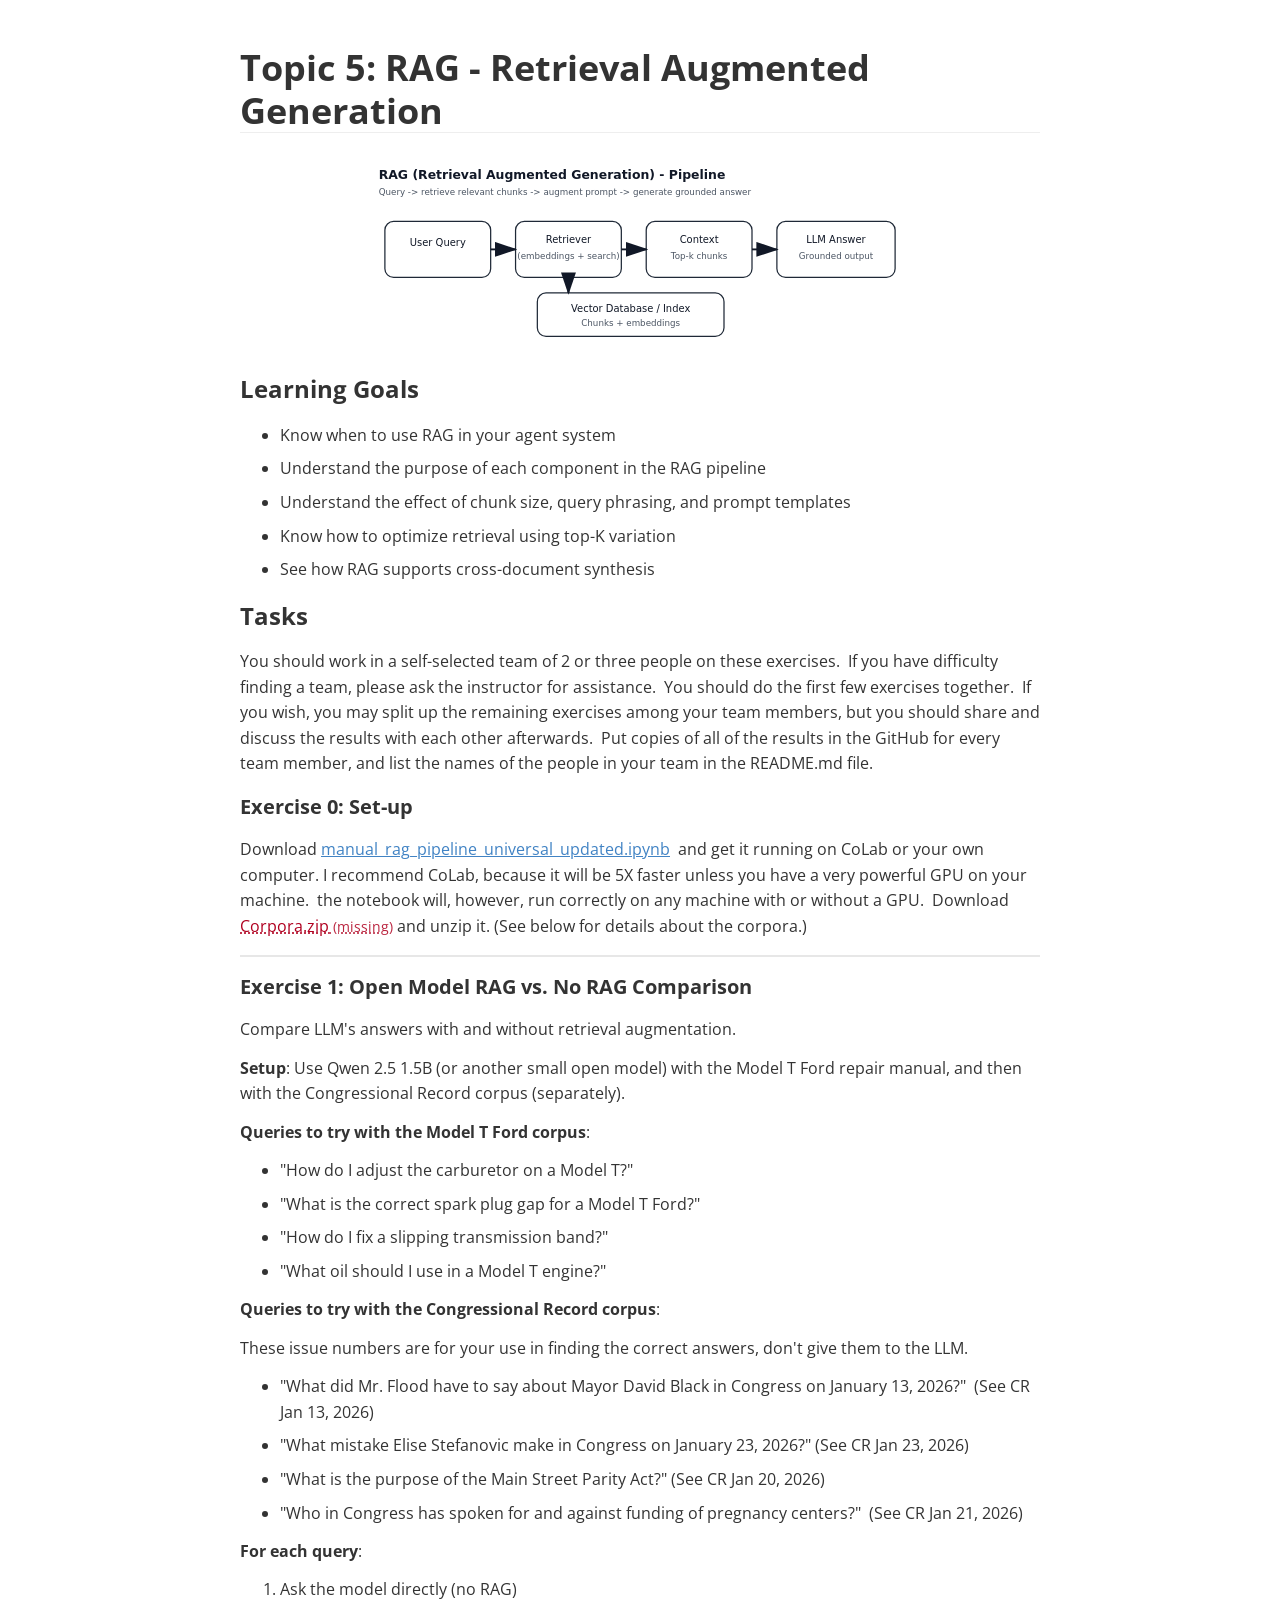
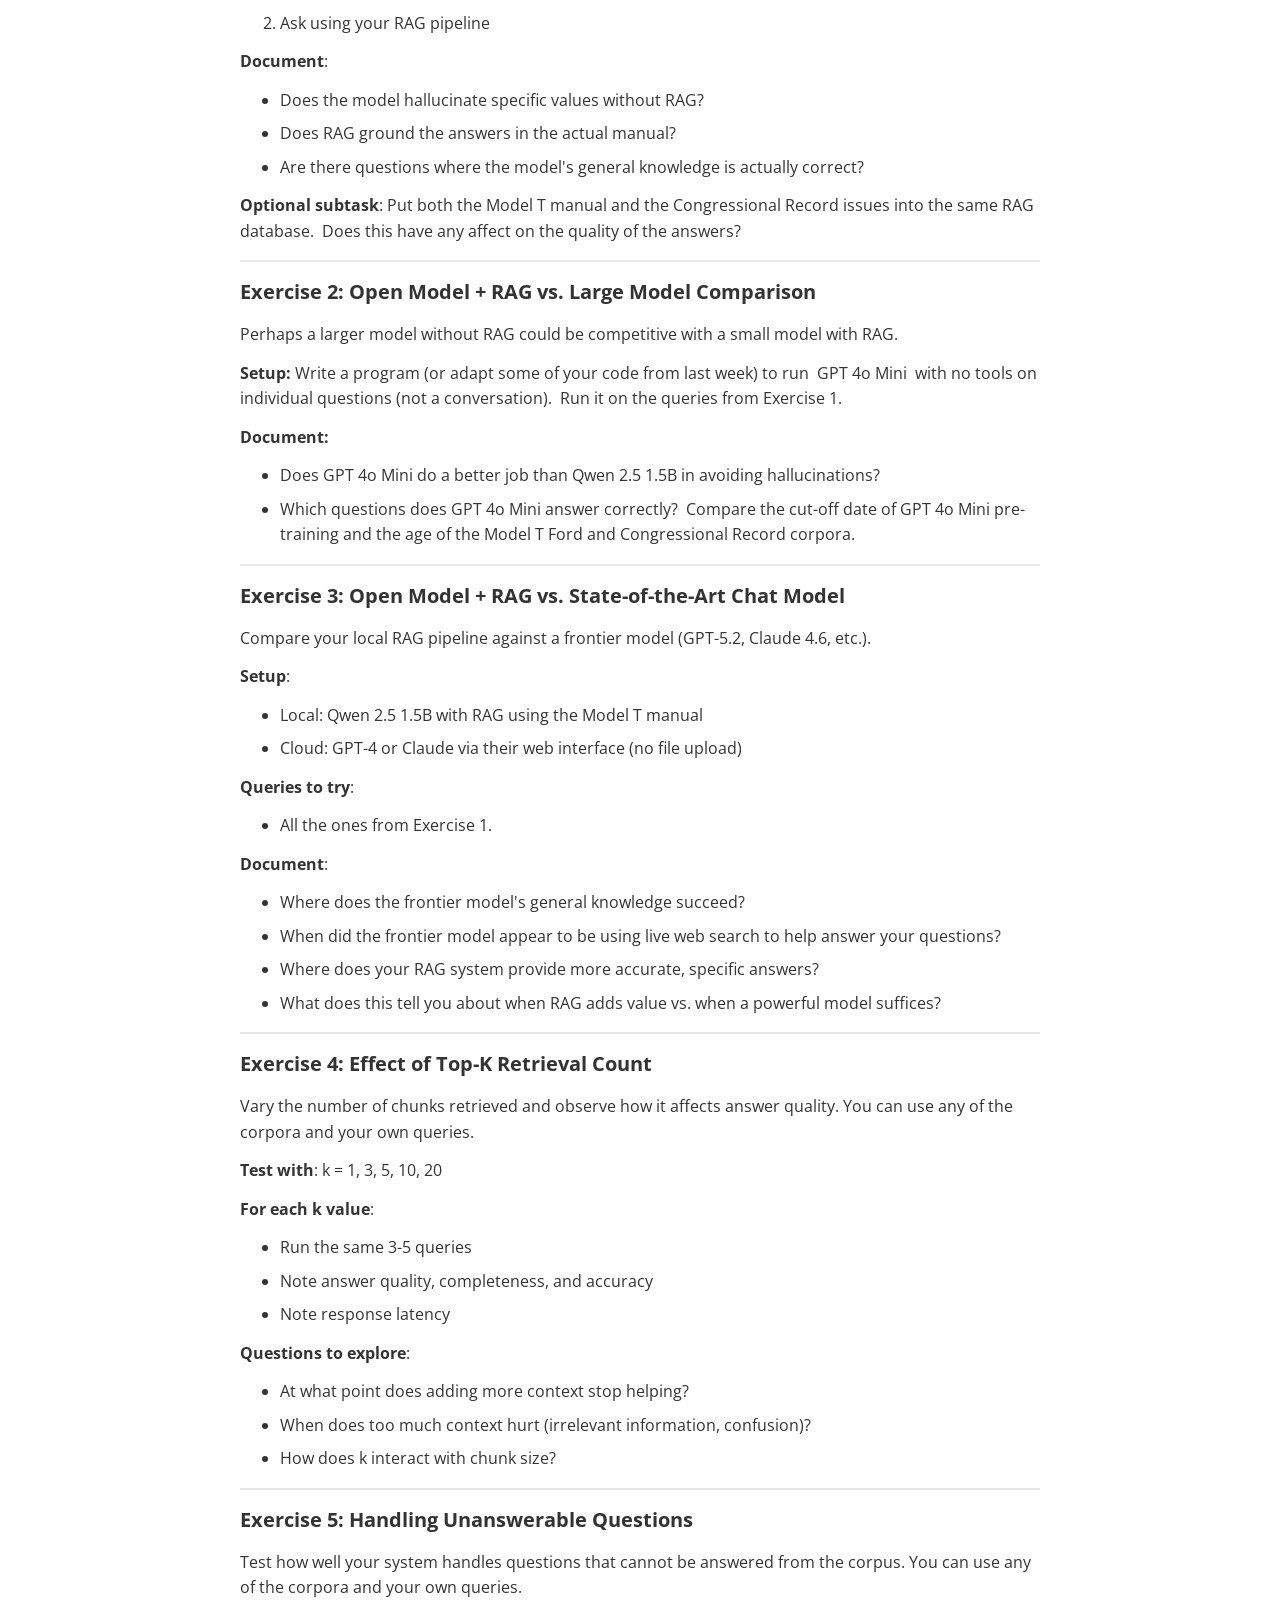
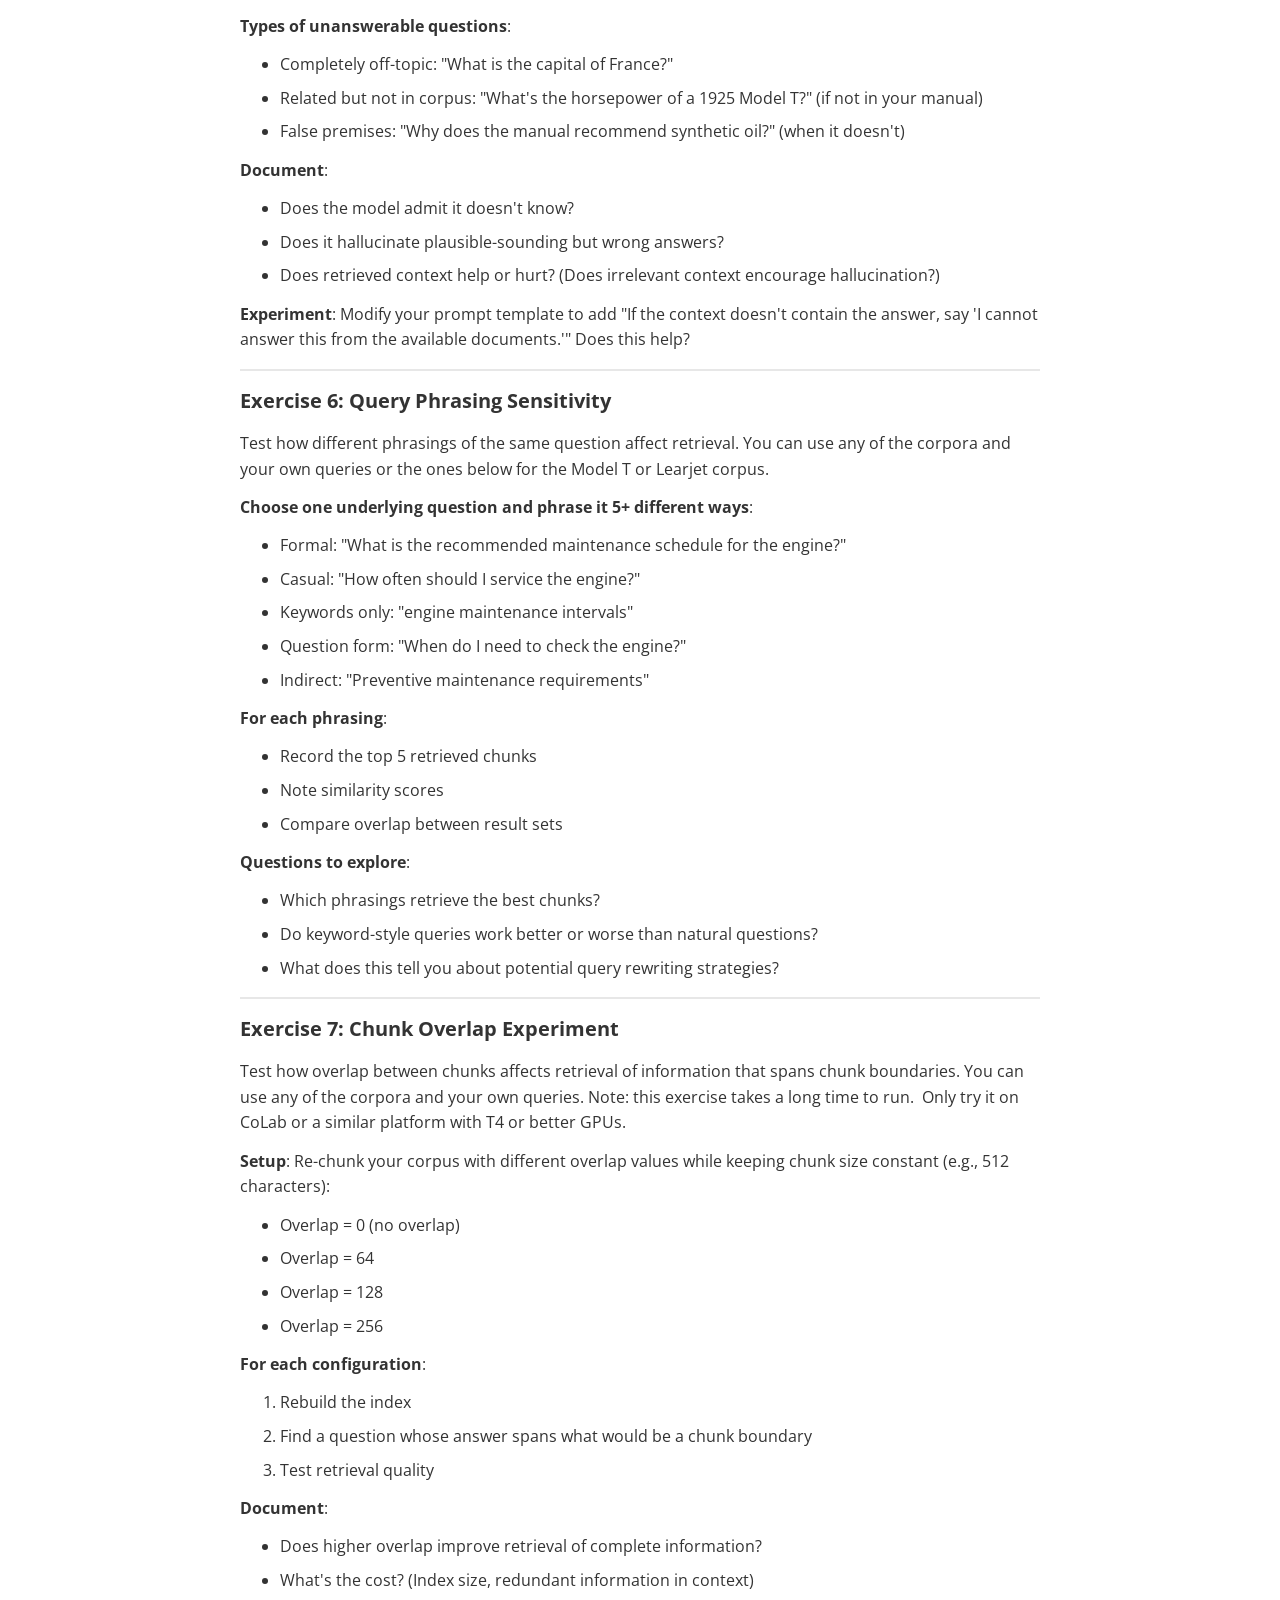
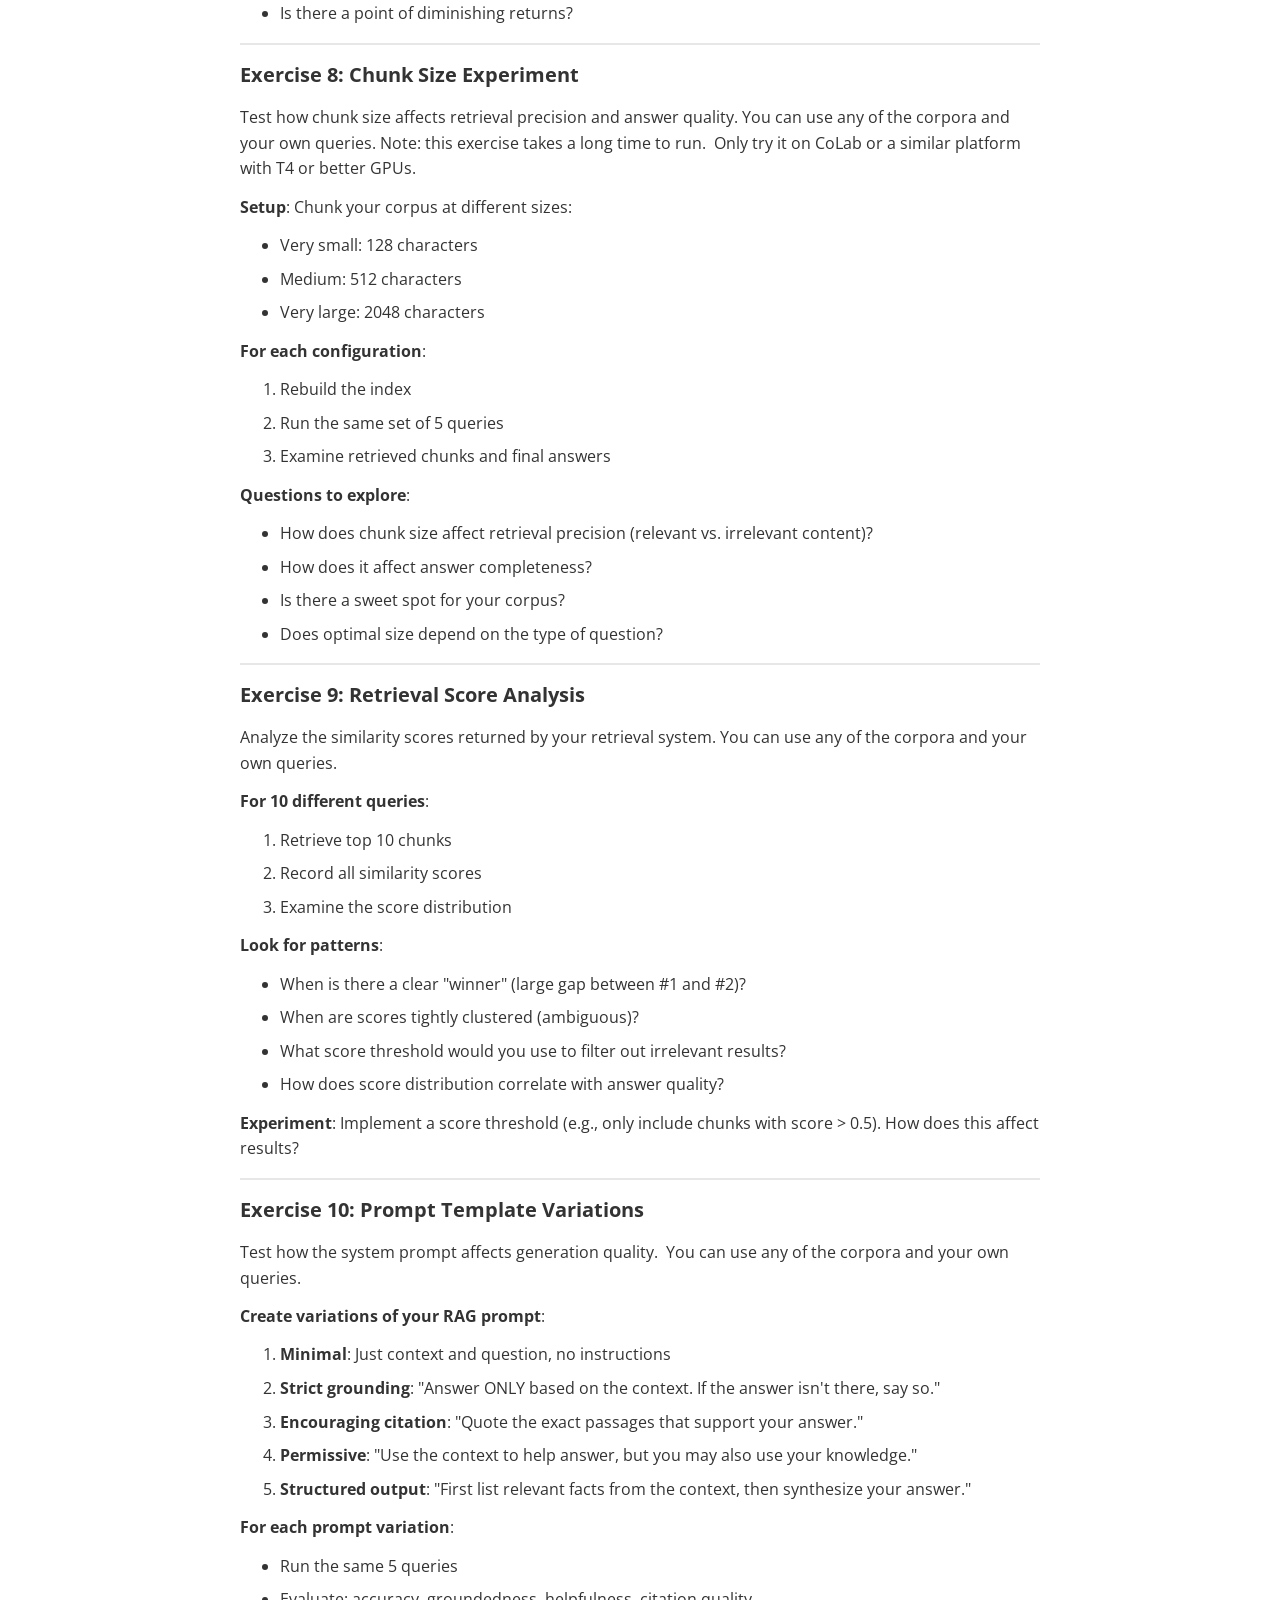
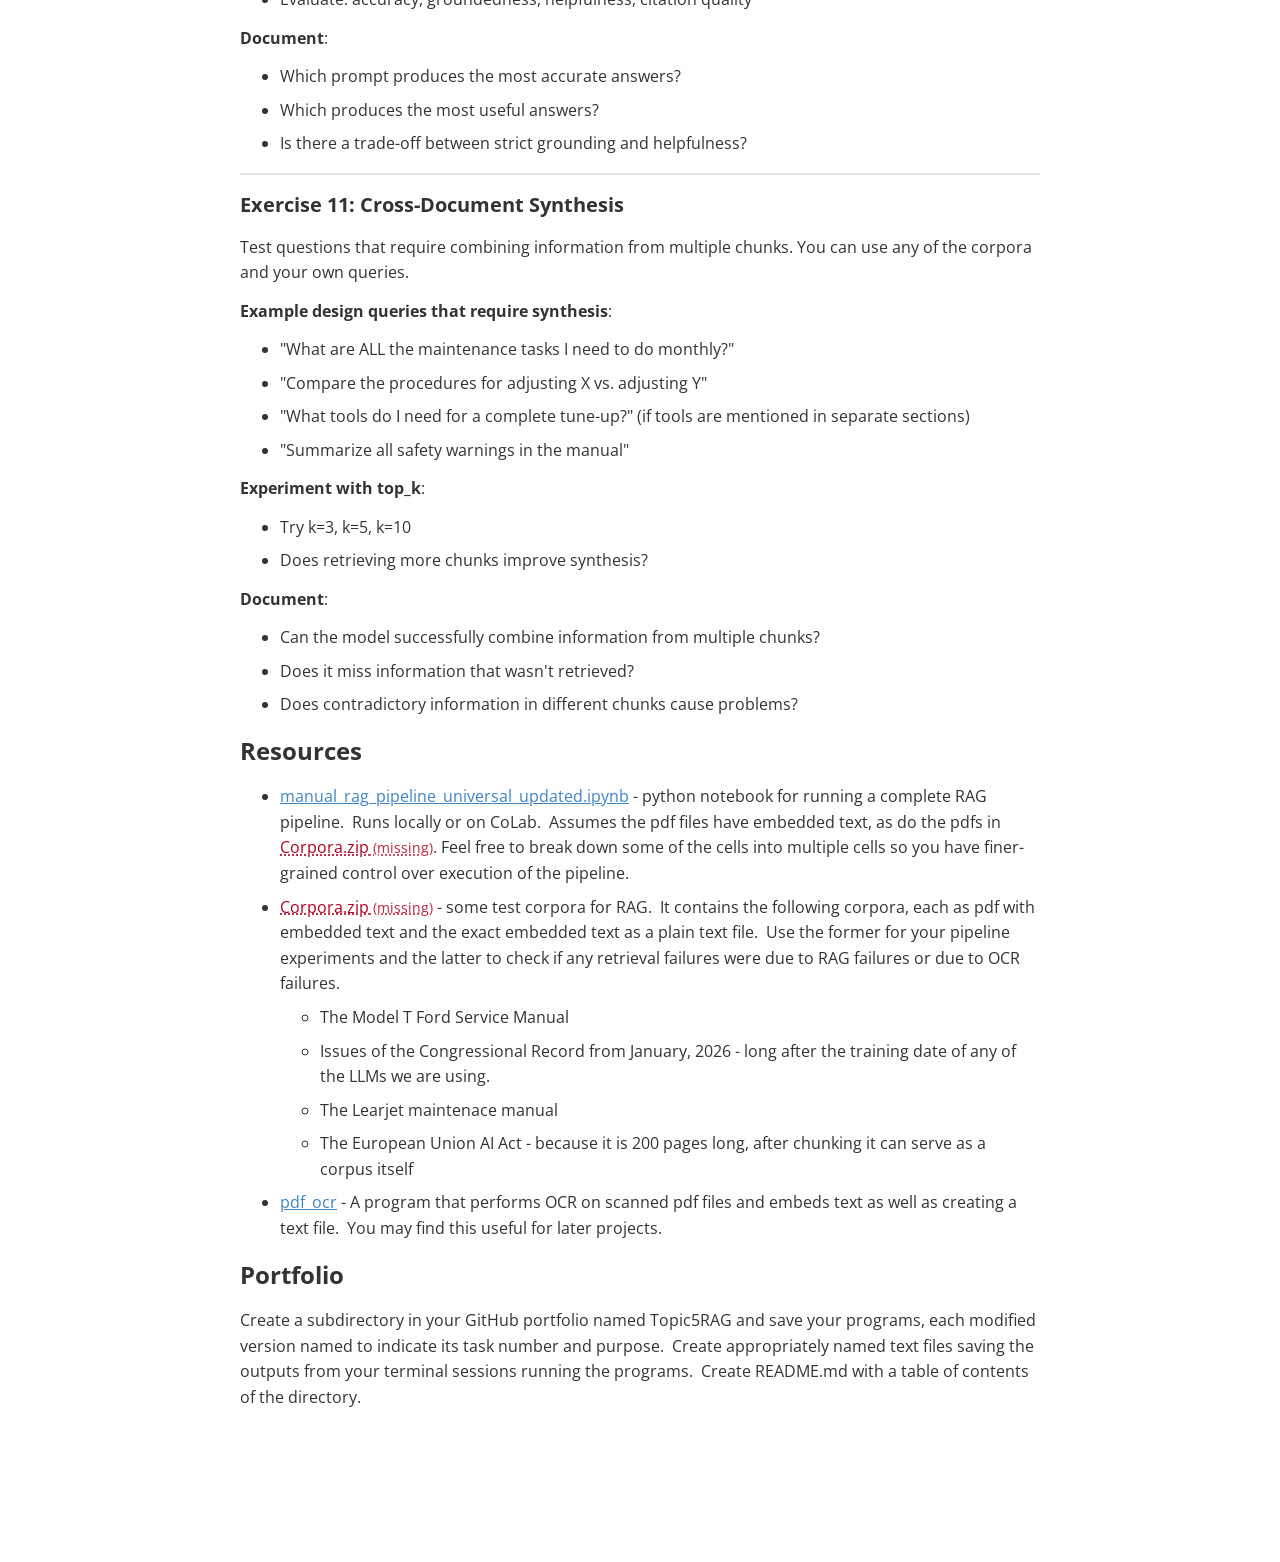
==== commit 1ba75933: "fix apostrophe" ====
--- a/6501-Topic5RAG/rag.html
+++ b/6501-Topic5RAG/rag.html
@@ -1,7 +1,8 @@
 <!doctype html>
-<html>
+<html lang="en">
 <head>
-<meta charset='UTF-8'><meta name='viewport' content='width=device-width initial-scale=1'><style type='text/css'>html {overflow-x: initial !important;}</style>
+<meta charset="UTF-8">
+<meta name="viewport" content="width=device-width, initial-scale=1"><style type='text/css'>html {overflow-x: initial !important;}</style>
 <style type='text/css'  id="style-base">:root { --bg-color: #ffffff; --text-color: #333333; --select-text-bg-color: #B5D6FC; --select-text-font-color: auto; --monospace: "Lucida Console",Consolas,"Courier",monospace; --title-bar-height: 20px; }
 .mac-os-11 { --title-bar-height: 28px; }
 html { font-size: 14px; background-color: var(--bg-color); color: var(--text-color); font-family: "Helvetica Neue", Helvetica, Arial, "Segoe UI Emoji", "SF Pro", sans-serif; -webkit-font-smoothing: antialiased; }
@@ -616,10 +617,19 @@
 <style type='text/css'  id="style-lp">ol, ul {padding-left: 40px}</style>
 <style type='text/css'  id="style-mac-print"> @media print { @page {margin: 0 0 0 0;} body.typora-export {padding-left: 0; padding-right: 0;} #write {padding:0;}}</style>
 
-<title>rag</title>
+<style type="text/css" id="style-custom">
+  /* Tiny patch layer so we avoid editing the massive Typora CSS blob. */
+  a.missing-asset { color: #b00020; text-decoration: underline dotted; }
+  a.missing-asset::after { content: " (missing)"; font-size: 0.9em; opacity: 0.85; }
+
+  figure.hero { margin: 1.25rem 0; }
+  figure.hero img { display: block; margin: 0 auto; max-width: 560px; }
+</style>
+
+<title>Topic 5: RAG - Retrieval Augmented Generation</title>
 </head>
 <body class='typora-export'><div class='typora-export-content'>
-<div id='write'  class=''><h1 id='topic-5-rag---retrieval-augmented-generation'><span>Topic 5: RAG - Retrieval Augmented Generation</span></h1><p><img src="rag.jpg" alt="rag"></p><h3 id='learning-goals'><span>Learning Goals</span></h3><ul><li><p><span>Know when to use RAG in your agent system</span></p></li><li><p><span>Understand the purpose of each component in the RAG pipeline</span></p></li><li><p><span>Understand the effect of chunk size, query phrasing, and prompt templates</span></p></li><li><p><span>Know how to optimize retrieval using top-K variation</span></p></li><li><p><span>See how RAG supports cross-document synthesis</span></p></li></ul><h3 id='tasks'><span>Tasks</span></h3><p><span>You should work in a self-selected team of 2 or three people on these exercises.  If you have difficulty finding a team, please ask the instructor for assistance.  You should do the first few exercises together.  If you wish, you may split up the remaining exercises among your team members, but you should share and discuss the results with each other afterwards.  Put copies of all of the results in the GitHub for every team member, and list the names of the people in your team in the README.md file.</span></p><h4 id='exercise-0-set-up'><span>Exercise 0: Set-up</span></h4><p><span>Download </span><a href='manual_rag_pipeline_universal.ipynb'><span>manual_rag_pipeline_universal.ipynb</span></a><span>  and get it running on CoLab or your own computer. I recommend CoLab, because it will be 5X faster unless you have a very powerful GPU on your machine.  the notebook will, however, run correctly on any machine with or without a GPU.  Download </span><a href='Corpora.zip'><span>Corpora.zip</span></a><span> and unzip it. (See below for details about the corpora.) </span></p><hr /><h4 id='exercise-1-open-model-rag-vs-no-rag-comparison'><span>Exercise 1: Open Model RAG vs. No RAG Comparison</span></h4><p><span>Compare LLM&#39;s answers with and without retrieval augmentation.</span></p><p><strong><span>Setup</span></strong><span>: Use Qwen 2.5 1.5B (or another small open model) with the Model T Ford repair manual, and then with the Congressional Record corpus (separately).</span></p><p><strong><span>Queries to try with the Model T Ford corpus</span></strong><span>:</span></p><ul><li><p><span>&quot;How do I adjust the carburetor on a Model T?&quot;</span></p></li><li><p><span>&quot;What is the correct spark plug gap for a Model T Ford?&quot;</span></p></li><li><p><span>&quot;How do I fix a slipping transmission band?&quot;</span></p></li><li><p><span>&quot;What oil should I use in a Model T engine?&quot;</span></p></li></ul><p><strong><span>Queries to try with the Congressional Record corpus</span></strong><span>:</span></p><p><span>These issue numbers are for your use in finding the correct answers, don&#39;t give them to the LLM.</span></p><ul><li><p><span>&quot;What did Mr. Flood have to say about Mayor David Black in Congress on January 13, 2026?&quot;  (See CR Jan 13, 2026)</span></p></li><li><p><span>&quot;What mistake Elise Stefanovic make in Congress on January 23, 2026?&quot; (See CR Jan 23, 2026)</span></p></li><li><p><span>&quot;What is the purpose of the Main Street Parity Act?&quot; (See CR Jan 20, 2026)</span></p></li><li><p><span>&quot;Who in Congress has spoken for and against funding of pregnancy centers?&quot;  (See CR Jan 21, 2026)</span></p></li></ul><p><strong><span>For each query</span></strong><span>:</span></p><ol start='' ><li><p><span>Ask the model directly (no RAG)</span></p></li><li><p><span>Ask using your RAG pipeline</span></p></li></ol><p><strong><span>Document</span></strong><span>:</span></p><ul><li><p><span>Does the model hallucinate specific values without RAG?</span></p></li><li><p><span>Does RAG ground the answers in the actual manual?</span></p></li><li><p><span>Are there questions where the model&#39;s general knowledge is actually correct?</span></p></li></ul><p><strong><span>Optional subtask</span></strong><span>: Put both the Model T manual and the Congressional Record issues into the same RAG database.  Does this have any affect on the quality of the answers?</span></p><hr /><h4 id='exercise-2-open-model--rag-vs-large-model-comparison'><span>Exercise 2: Open Model + RAG vs. Large Model Comparison</span></h4><p><span>Perhaps a larger model without RAG could be competitive with a small model with RAG.</span></p><p><strong><span>Setup:</span></strong><span> Write a program (or adapt some of your code from last week) to run  GPT 4o Mini  with no tools on individual questions (not a conversation).  Run it on the queries from Exercise 1.</span></p><p><strong><span>Document:</span></strong></p><ul><li><p><span>Does GPT 4o Mini do a better job than Qwen 2.5 1.5B in avoiding hallucinations?</span></p></li><li><p><span>Which questions does GPT 4o Mini answer correctly?  Compare the cut-off date of GPT 4o Mini pre-training and the age of the Model T Ford and Congressional Record corpora.</span></p></li></ul><hr /><h4 id='exercise-3-open-model--rag-vs-state-of-the-art-chat-model'><span>Exercise 3: Open Model + RAG vs. State-of-the-Art Chat Model</span></h4><p><span>Compare your local RAG pipeline against a frontier model (GPT-5.2, Claude 4.6, etc.).</span></p><p><strong><span>Setup</span></strong><span>: </span></p><ul><li><p><span>Local: Qwen 2.5 1.5B with RAG using the Model T manual</span></p></li><li><p><span>Cloud: GPT-4 or Claude via their web interface (no file upload)</span></p></li></ul><p><strong><span>Queries to try</span></strong><span>:</span></p><ul><li><p><span>All the ones from Exercise 1.</span></p></li></ul><p><strong><span>Document</span></strong><span>:</span></p><ul><li><p><span>Where does the frontier model&#39;s general knowledge succeed?</span></p></li><li><p><span>When did the frontier model appear to be using live web search to help answer your questions?</span></p></li><li><p><span>Where does your RAG system provide more accurate, specific answers?</span></p></li><li><p><span>What does this tell you about when RAG adds value vs. when a powerful model suffices?</span></p></li></ul><hr /><h4 id='exercise-4-effect-of-top-k-retrieval-count'><span>Exercise 4: Effect of Top-K Retrieval Count</span></h4><p><span>Vary the number of chunks retrieved and observe how it affects answer quality. You can use any of the copora and your own queries.</span></p><p><strong><span>Test with</span></strong><span>: k = 1, 3, 5, 10, 20</span></p><p><strong><span>For each k value</span></strong><span>:</span></p><ul><li><p><span>Run the same 3-5 queries</span></p></li><li><p><span>Note answer quality, completeness, and accuracy</span></p></li><li><p><span>Note response latency</span></p></li></ul><p><strong><span>Questions to explore</span></strong><span>:</span></p><ul><li><p><span>At what point does adding more context stop helping?</span></p></li><li><p><span>When does too much context hurt (irrelevant information, confusion)?</span></p></li><li><p><span>How does k interact with chunk size?</span></p></li></ul><hr /><h4 id='exercise-5-handling-unanswerable-questions'><span>Exercise 5: Handling Unanswerable Questions</span></h4><p><span>Test how well your system handles questions that cannot be answered from the corpus. You can use any of the copora and your own queries.</span></p><p><strong><span>Types of unanswerable questions</span></strong><span>:</span></p><ul><li><p><span>Completely off-topic: &quot;What is the capital of France?&quot;</span></p></li><li><p><span>Related but not in corpus: &quot;What&#39;s the horsepower of a 1925 Model T?&quot; (if not in your manual)</span></p></li><li><p><span>False premises: &quot;Why does the manual recommend synthetic oil?&quot; (when it doesn&#39;t)</span></p></li></ul><p><strong><span>Document</span></strong><span>:</span></p><ul><li><p><span>Does the model admit it doesn&#39;t know?</span></p></li><li><p><span>Does it hallucinate plausible-sounding but wrong answers?</span></p></li><li><p><span>Does retrieved context help or hurt? (Does irrelevant context encourage hallucination?)</span></p></li></ul><p><strong><span>Experiment</span></strong><span>: Modify your prompt template to add &quot;If the context doesn&#39;t contain the answer, say &#39;I cannot answer this from the available documents.&#39;&quot; Does this help?</span></p><hr /><h4 id='exercise-6-query-phrasing-sensitivity'><span>Exercise 6: Query Phrasing Sensitivity</span></h4><p><span>Test how different phrasings of the same question affect retrieval. You can use any of the copora and your own queries or the ones below for the Model T or Learjet corpus.</span></p><p><strong><span>Choose one underlying question and phrase it 5+ different ways</span></strong><span>:</span></p><ul><li><p><span>Formal: &quot;What is the recommended maintenance schedule for the engine?&quot;</span></p></li><li><p><span>Casual: &quot;How often should I service the engine?&quot;</span></p></li><li><p><span>Keywords only: &quot;engine maintenance intervals&quot;</span></p></li><li><p><span>Question form: &quot;When do I need to check the engine?&quot;</span></p></li><li><p><span>Indirect: &quot;Preventive maintenance requirements&quot;</span></p></li></ul><p><strong><span>For each phrasing</span></strong><span>:</span></p><ul><li><p><span>Record the top 5 retrieved chunks</span></p></li><li><p><span>Note similarity scores</span></p></li><li><p><span>Compare overlap between result sets</span></p></li></ul><p><strong><span>Questions to explore</span></strong><span>:</span></p><ul><li><p><span>Which phrasings retrieve the best chunks?</span></p></li><li><p><span>Do keyword-style queries work better or worse than natural questions?</span></p></li><li><p><span>What does this tell you about potential query rewriting strategies?</span></p></li></ul><hr /><h4 id='exercise-7-chunk-overlap-experiment'><span>Exercise 7: Chunk Overlap Experiment</span></h4><p><span>Test how overlap between chunks affects retrieval of information that spans chunk boundaries. You can use any of the copora and your own queries. Note: this exercise takes a long time to run.  Only try it on CoLab or a similar platform with T4 or better GPUs.</span></p><p><strong><span>Setup</span></strong><span>: Re-chunk your corpus with different overlap values while keeping chunk size constant (e.g., 512 characters):</span></p><ul><li><p><span>Overlap = 0 (no overlap)</span></p></li><li><p><span>Overlap = 64</span></p></li><li><p><span>Overlap = 128</span></p></li><li><p><span>Overlap = 256</span></p></li></ul><p><strong><span>For each configuration</span></strong><span>:</span></p><ol start='' ><li><p><span>Rebuild the index</span></p></li><li><p><span>Find a question whose answer spans what would be a chunk boundary</span></p></li><li><p><span>Test retrieval quality</span></p></li></ol><p><strong><span>Document</span></strong><span>:</span></p><ul><li><p><span>Does higher overlap improve retrieval of complete information?</span></p></li><li><p><span>What&#39;s the cost? (Index size, redundant information in context)</span></p></li><li><p><span>Is there a point of diminishing returns?</span></p></li></ul><hr /><h4 id='exercise-8-chunk-size-experiment'><span>Exercise 8: Chunk Size Experiment</span></h4><p><span>Test how chunk size affects retrieval precision and answer quality. You can use any of the copora and your own queries. Note: this exercise takes a long time to run.  Only try it on CoLab or a similar platform with T4 or better GPUs.</span></p><p><strong><span>Setup</span></strong><span>: Chunk your corpus at different sizes:</span></p><ul><li><p><span>Very small: 128 characters</span></p></li><li><p><span>Medium: 512 characters</span></p></li><li><p><span>Very large: 2048 characters</span></p></li></ul><p><strong><span>For each configuration</span></strong><span>:</span></p><ol start='' ><li><p><span>Rebuild the index</span></p></li><li><p><span>Run the same set of 5 queries</span></p></li><li><p><span>Examine retrieved chunks and final answers</span></p></li></ol><p><strong><span>Questions to explore</span></strong><span>:</span></p><ul><li><p><span>How does chunk size affect retrieval precision (relevant vs. irrelevant content)?</span></p></li><li><p><span>How does it affect answer completeness?</span></p></li><li><p><span>Is there a sweet spot for your corpus?</span></p></li><li><p><span>Does optimal size depend on the type of question?</span></p></li></ul><hr /><h4 id='exercise-9-retrieval-score-analysis'><span>Exercise 9: Retrieval Score Analysis</span></h4><p><span>Analyze the similarity scores returned by your retrieval system. You can use any of the copora and your own queries.</span></p><p><strong><span>For 10 different queries</span></strong><span>:</span></p><ol start='' ><li><p><span>Retrieve top 10 chunks</span></p></li><li><p><span>Record all similarity scores</span></p></li><li><p><span>Examine the score distribution</span></p></li></ol><p><strong><span>Look for patterns</span></strong><span>:</span></p><ul><li><p><span>When is there a clear &quot;winner&quot; (large gap between #1 and #2)?</span></p></li><li><p><span>When are scores tightly clustered (ambiguous)?</span></p></li><li><p><span>What score threshold would you use to filter out irrelevant results?</span></p></li><li><p><span>How does score distribution correlate with answer quality?</span></p></li></ul><p><strong><span>Experiment</span></strong><span>: Implement a score threshold (e.g., only include chunks with score &gt; 0.5). How does this affect results?</span></p><hr /><h4 id='exercise-10-prompt-template-variations'><span>Exercise 10: Prompt Template Variations</span></h4><p><span>Test how the system prompt affects generation quality.  You can use any of the copora and your own queries.</span></p><p><strong><span>Create variations of your RAG prompt</span></strong><span>:</span></p><ol start='' ><li><p><strong><span>Minimal</span></strong><span>: Just context and question, no instructions</span></p></li><li><p><strong><span>Strict grounding</span></strong><span>: &quot;Answer ONLY based on the context. If the answer isn&#39;t there, say so.&quot;</span></p></li><li><p><strong><span>Encouraging citation</span></strong><span>: &quot;Quote the exact passages that support your answer.&quot;</span></p></li><li><p><strong><span>Permissive</span></strong><span>: &quot;Use the context to help answer, but you may also use your knowledge.&quot;</span></p></li><li><p><strong><span>Structured output</span></strong><span>: &quot;First list relevant facts from the context, then synthesize your answer.&quot;</span></p></li></ol><p><strong><span>For each prompt variation</span></strong><span>:</span></p><ul><li><p><span>Run the same 5 queries</span></p></li><li><p><span>Evaluate: accuracy, groundedness, helpfulness, citation quality</span></p></li></ul><p><strong><span>Document</span></strong><span>:</span></p><ul><li><p><span>Which prompt produces the most accurate answers?</span></p></li><li><p><span>Which produces the most useful answers?</span></p></li><li><p><span>Is there a trade-off between strict grounding and helpfulness?</span></p></li></ul><hr /><h4 id='exercise-11-cross-document-synthesis'><span>Exercise 11: Cross-Document Synthesis</span></h4><p><span>Test questions that require combining information from multiple chunks. You can use any of the copora and your own queries.</span></p><p><strong><span>Example design queries that require synthesis</span></strong><span>:</span></p><ul><li><p><span>&quot;What are ALL the maintenance tasks I need to do monthly?&quot;</span></p></li><li><p><span>&quot;Compare the procedures for adjusting X vs. adjusting Y&quot;</span></p></li><li><p><span>&quot;What tools do I need for a complete tune-up?&quot; (if tools are mentioned in separate sections)</span></p></li><li><p><span>&quot;Summarize all safety warnings in the manual&quot;</span></p></li></ul><p><strong><span>Experiment with top_k</span></strong><span>:</span></p><ul><li><p><span>Try k=3, k=5, k=10</span></p></li><li><p><span>Does retrieving more chunks improve synthesis?</span></p></li></ul><p><strong><span>Document</span></strong><span>:</span></p><ul><li><p><span>Can the model successfully combine information from multiple chunks?</span></p></li><li><p><span>Does it miss information that wasn&#39;t retrieved?</span></p></li><li><p><span>Does contradictory information in different chunks cause problems?</span></p></li></ul><h3 id='resources'><span>Resources</span></h3><ul><li><p><a href='manual_rag_pipeline_universal.ipynb'><span>manual_rag_pipeline_universal.ipynb</span></a><span> - python notebook for running a complete RAG pipeline.  Runs locally or on CoLab.  Assumes the pdf files have embedded text, as do the pdfs in </span><a href='Corpora.zip'><span>Corpora.zip</span></a><span>. Feel free to break down some of the cells into multiple cells so you have finer-grained control over execution of the pipeline.</span></p></li><li><p><a href='Corpora.zip'><span>Corpora.zip</span></a><span> - some test corpora for RAG.  It contains the following corpora, each as pdf with embedded text and the exact embedded text as a plain text file.  Use the former for your pipeline experiments and the latter to check if any retrieval failures were due to RAG failures or due to OCR failures.</span></p><ul><li><p><span>The Model T Ford Service Manual</span></p></li><li><p><span>Issues of the Congressional Record from January, 2026 - long after the training date of any of the LLMs we are using.</span></p></li><li><p><span>The Learjet maintenace manual</span></p></li><li><p><span>The European Union AI Act - because it is 200 pages long, after chunking it can serve as a corpus itself</span></p></li></ul></li><li><p><a href='https://github.com/HenryKautz/pdf_ocr'><span>pdf_ocr</span></a><span> - A program that performs OCR on scanned pdf files and embeds text as well as creating a text file.  You may find this useful for later projects.</span></p></li></ul><h3 id='portfolio'><span>Portfolio</span></h3><p><span>Create a subdirectory in your GitHub portfolio named Topic5RAG and save your programs, each modified version named to indicate its task number and purpose.  Create appropriately named text files saving the outputs from your terminal sessions running the programs.  Create README.md with a table of contents of the directory.</span></p><p>&nbsp;</p></div></div>
+<div id='write'  class=''><h1 id='topic-5-rag---retrieval-augmented-generation'><span>Topic 5: RAG - Retrieval Augmented Generation</span></h1><figure class="hero"><img src="rag.svg" alt="RAG pipeline diagram"></figure><h3 id='learning-goals'><span>Learning Goals</span></h3><ul><li><p><span>Know when to use RAG in your agent system</span></p></li><li><p><span>Understand the purpose of each component in the RAG pipeline</span></p></li><li><p><span>Understand the effect of chunk size, query phrasing, and prompt templates</span></p></li><li><p><span>Know how to optimize retrieval using top-K variation</span></p></li><li><p><span>See how RAG supports cross-document synthesis</span></p></li></ul><h3 id='tasks'><span>Tasks</span></h3><p><span>You should work in a self-selected team of 2 or three people on these exercises.  If you have difficulty finding a team, please ask the instructor for assistance.  You should do the first few exercises together.  If you wish, you may split up the remaining exercises among your team members, but you should share and discuss the results with each other afterwards.  Put copies of all of the results in the GitHub for every team member, and list the names of the people in your team in the README.md file.</span></p><h4 id='exercise-0-set-up'><span>Exercise 0: Set-up</span></h4><p><span>Download </span><a href='manual_rag_pipeline_universal_updated.ipynb'><span>manual_rag_pipeline_universal_updated.ipynb</span></a><span>  and get it running on CoLab or your own computer. I recommend CoLab, because it will be 5X faster unless you have a very powerful GPU on your machine.  the notebook will, however, run correctly on any machine with or without a GPU.  Download </span><a href='Corpora.zip' class='missing-asset' title='Corpora.zip is not in this folder. Add it or update the link.'><span>Corpora.zip</span></a><span> and unzip it. (See below for details about the corpora.) </span></p><hr /><h4 id='exercise-1-open-model-rag-vs-no-rag-comparison'><span>Exercise 1: Open Model RAG vs. No RAG Comparison</span></h4><p><span>Compare LLM&#39;s answers with and without retrieval augmentation.</span></p><p><strong><span>Setup</span></strong><span>: Use Qwen 2.5 1.5B (or another small open model) with the Model T Ford repair manual, and then with the Congressional Record corpus (separately).</span></p><p><strong><span>Queries to try with the Model T Ford corpus</span></strong><span>:</span></p><ul><li><p><span>&quot;How do I adjust the carburetor on a Model T?&quot;</span></p></li><li><p><span>&quot;What is the correct spark plug gap for a Model T Ford?&quot;</span></p></li><li><p><span>&quot;How do I fix a slipping transmission band?&quot;</span></p></li><li><p><span>&quot;What oil should I use in a Model T engine?&quot;</span></p></li></ul><p><strong><span>Queries to try with the Congressional Record corpus</span></strong><span>:</span></p><p><span>These issue numbers are for your use in finding the correct answers, don&#39;t give them to the LLM.</span></p><ul><li><p><span>&quot;What did Mr. Flood have to say about Mayor David Black in Congress on January 13, 2026?&quot;  (See CR Jan 13, 2026)</span></p></li><li><p><span>&quot;What mistake Elise Stefanovic make in Congress on January 23, 2026?&quot; (See CR Jan 23, 2026)</span></p></li><li><p><span>&quot;What is the purpose of the Main Street Parity Act?&quot; (See CR Jan 20, 2026)</span></p></li><li><p><span>&quot;Who in Congress has spoken for and against funding of pregnancy centers?&quot;  (See CR Jan 21, 2026)</span></p></li></ul><p><strong><span>For each query</span></strong><span>:</span></p><ol start='' ><li><p><span>Ask the model directly (no RAG)</span></p></li><li><p><span>Ask using your RAG pipeline</span></p></li></ol><p><strong><span>Document</span></strong><span>:</span></p><ul><li><p><span>Does the model hallucinate specific values without RAG?</span></p></li><li><p><span>Does RAG ground the answers in the actual manual?</span></p></li><li><p><span>Are there questions where the model&#39;s general knowledge is actually correct?</span></p></li></ul><p><strong><span>Optional subtask</span></strong><span>: Put both the Model T manual and the Congressional Record issues into the same RAG database.  Does this have any affect on the quality of the answers?</span></p><hr /><h4 id='exercise-2-open-model--rag-vs-large-model-comparison'><span>Exercise 2: Open Model + RAG vs. Large Model Comparison</span></h4><p><span>Perhaps a larger model without RAG could be competitive with a small model with RAG.</span></p><p><strong><span>Setup:</span></strong><span> Write a program (or adapt some of your code from last week) to run  GPT 4o Mini  with no tools on individual questions (not a conversation).  Run it on the queries from Exercise 1.</span></p><p><strong><span>Document:</span></strong></p><ul><li><p><span>Does GPT 4o Mini do a better job than Qwen 2.5 1.5B in avoiding hallucinations?</span></p></li><li><p><span>Which questions does GPT 4o Mini answer correctly?  Compare the cut-off date of GPT 4o Mini pre-training and the age of the Model T Ford and Congressional Record corpora.</span></p></li></ul><hr /><h4 id='exercise-3-open-model--rag-vs-state-of-the-art-chat-model'><span>Exercise 3: Open Model + RAG vs. State-of-the-Art Chat Model</span></h4><p><span>Compare your local RAG pipeline against a frontier model (GPT-5.2, Claude 4.6, etc.).</span></p><p><strong><span>Setup</span></strong><span>: </span></p><ul><li><p><span>Local: Qwen 2.5 1.5B with RAG using the Model T manual</span></p></li><li><p><span>Cloud: GPT-4 or Claude via their web interface (no file upload)</span></p></li></ul><p><strong><span>Queries to try</span></strong><span>:</span></p><ul><li><p><span>All the ones from Exercise 1.</span></p></li></ul><p><strong><span>Document</span></strong><span>:</span></p><ul><li><p><span>Where does the frontier model&#39;s general knowledge succeed?</span></p></li><li><p><span>When did the frontier model appear to be using live web search to help answer your questions?</span></p></li><li><p><span>Where does your RAG system provide more accurate, specific answers?</span></p></li><li><p><span>What does this tell you about when RAG adds value vs. when a powerful model suffices?</span></p></li></ul><hr /><h4 id='exercise-4-effect-of-top-k-retrieval-count'><span>Exercise 4: Effect of Top-K Retrieval Count</span></h4><p><span>Vary the number of chunks retrieved and observe how it affects answer quality. You can use any of the corpora and your own queries.</span></p><p><strong><span>Test with</span></strong><span>: k = 1, 3, 5, 10, 20</span></p><p><strong><span>For each k value</span></strong><span>:</span></p><ul><li><p><span>Run the same 3-5 queries</span></p></li><li><p><span>Note answer quality, completeness, and accuracy</span></p></li><li><p><span>Note response latency</span></p></li></ul><p><strong><span>Questions to explore</span></strong><span>:</span></p><ul><li><p><span>At what point does adding more context stop helping?</span></p></li><li><p><span>When does too much context hurt (irrelevant information, confusion)?</span></p></li><li><p><span>How does k interact with chunk size?</span></p></li></ul><hr /><h4 id='exercise-5-handling-unanswerable-questions'><span>Exercise 5: Handling Unanswerable Questions</span></h4><p><span>Test how well your system handles questions that cannot be answered from the corpus. You can use any of the corpora and your own queries.</span></p><p><strong><span>Types of unanswerable questions</span></strong><span>:</span></p><ul><li><p><span>Completely off-topic: &quot;What is the capital of France?&quot;</span></p></li><li><p><span>Related but not in corpus: &quot;What&#39;s the horsepower of a 1925 Model T?&quot; (if not in your manual)</span></p></li><li><p><span>False premises: &quot;Why does the manual recommend synthetic oil?&quot; (when it doesn&#39;t)</span></p></li></ul><p><strong><span>Document</span></strong><span>:</span></p><ul><li><p><span>Does the model admit it doesn&#39;t know?</span></p></li><li><p><span>Does it hallucinate plausible-sounding but wrong answers?</span></p></li><li><p><span>Does retrieved context help or hurt? (Does irrelevant context encourage hallucination?)</span></p></li></ul><p><strong><span>Experiment</span></strong><span>: Modify your prompt template to add &quot;If the context doesn&#39;t contain the answer, say &#39;I cannot answer this from the available documents.&#39;&quot; Does this help?</span></p><hr /><h4 id='exercise-6-query-phrasing-sensitivity'><span>Exercise 6: Query Phrasing Sensitivity</span></h4><p><span>Test how different phrasings of the same question affect retrieval. You can use any of the corpora and your own queries or the ones below for the Model T or Learjet corpus.</span></p><p><strong><span>Choose one underlying question and phrase it 5+ different ways</span></strong><span>:</span></p><ul><li><p><span>Formal: &quot;What is the recommended maintenance schedule for the engine?&quot;</span></p></li><li><p><span>Casual: &quot;How often should I service the engine?&quot;</span></p></li><li><p><span>Keywords only: &quot;engine maintenance intervals&quot;</span></p></li><li><p><span>Question form: &quot;When do I need to check the engine?&quot;</span></p></li><li><p><span>Indirect: &quot;Preventive maintenance requirements&quot;</span></p></li></ul><p><strong><span>For each phrasing</span></strong><span>:</span></p><ul><li><p><span>Record the top 5 retrieved chunks</span></p></li><li><p><span>Note similarity scores</span></p></li><li><p><span>Compare overlap between result sets</span></p></li></ul><p><strong><span>Questions to explore</span></strong><span>:</span></p><ul><li><p><span>Which phrasings retrieve the best chunks?</span></p></li><li><p><span>Do keyword-style queries work better or worse than natural questions?</span></p></li><li><p><span>What does this tell you about potential query rewriting strategies?</span></p></li></ul><hr /><h4 id='exercise-7-chunk-overlap-experiment'><span>Exercise 7: Chunk Overlap Experiment</span></h4><p><span>Test how overlap between chunks affects retrieval of information that spans chunk boundaries. You can use any of the corpora and your own queries. Note: this exercise takes a long time to run.  Only try it on CoLab or a similar platform with T4 or better GPUs.</span></p><p><strong><span>Setup</span></strong><span>: Re-chunk your corpus with different overlap values while keeping chunk size constant (e.g., 512 characters):</span></p><ul><li><p><span>Overlap = 0 (no overlap)</span></p></li><li><p><span>Overlap = 64</span></p></li><li><p><span>Overlap = 128</span></p></li><li><p><span>Overlap = 256</span></p></li></ul><p><strong><span>For each configuration</span></strong><span>:</span></p><ol start='' ><li><p><span>Rebuild the index</span></p></li><li><p><span>Find a question whose answer spans what would be a chunk boundary</span></p></li><li><p><span>Test retrieval quality</span></p></li></ol><p><strong><span>Document</span></strong><span>:</span></p><ul><li><p><span>Does higher overlap improve retrieval of complete information?</span></p></li><li><p><span>What&#39;s the cost? (Index size, redundant information in context)</span></p></li><li><p><span>Is there a point of diminishing returns?</span></p></li></ul><hr /><h4 id='exercise-8-chunk-size-experiment'><span>Exercise 8: Chunk Size Experiment</span></h4><p><span>Test how chunk size affects retrieval precision and answer quality. You can use any of the corpora and your own queries. Note: this exercise takes a long time to run.  Only try it on CoLab or a similar platform with T4 or better GPUs.</span></p><p><strong><span>Setup</span></strong><span>: Chunk your corpus at different sizes:</span></p><ul><li><p><span>Very small: 128 characters</span></p></li><li><p><span>Medium: 512 characters</span></p></li><li><p><span>Very large: 2048 characters</span></p></li></ul><p><strong><span>For each configuration</span></strong><span>:</span></p><ol start='' ><li><p><span>Rebuild the index</span></p></li><li><p><span>Run the same set of 5 queries</span></p></li><li><p><span>Examine retrieved chunks and final answers</span></p></li></ol><p><strong><span>Questions to explore</span></strong><span>:</span></p><ul><li><p><span>How does chunk size affect retrieval precision (relevant vs. irrelevant content)?</span></p></li><li><p><span>How does it affect answer completeness?</span></p></li><li><p><span>Is there a sweet spot for your corpus?</span></p></li><li><p><span>Does optimal size depend on the type of question?</span></p></li></ul><hr /><h4 id='exercise-9-retrieval-score-analysis'><span>Exercise 9: Retrieval Score Analysis</span></h4><p><span>Analyze the similarity scores returned by your retrieval system. You can use any of the corpora and your own queries.</span></p><p><strong><span>For 10 different queries</span></strong><span>:</span></p><ol start='' ><li><p><span>Retrieve top 10 chunks</span></p></li><li><p><span>Record all similarity scores</span></p></li><li><p><span>Examine the score distribution</span></p></li></ol><p><strong><span>Look for patterns</span></strong><span>:</span></p><ul><li><p><span>When is there a clear &quot;winner&quot; (large gap between #1 and #2)?</span></p></li><li><p><span>When are scores tightly clustered (ambiguous)?</span></p></li><li><p><span>What score threshold would you use to filter out irrelevant results?</span></p></li><li><p><span>How does score distribution correlate with answer quality?</span></p></li></ul><p><strong><span>Experiment</span></strong><span>: Implement a score threshold (e.g., only include chunks with score &gt; 0.5). How does this affect results?</span></p><hr /><h4 id='exercise-10-prompt-template-variations'><span>Exercise 10: Prompt Template Variations</span></h4><p><span>Test how the system prompt affects generation quality.  You can use any of the corpora and your own queries.</span></p><p><strong><span>Create variations of your RAG prompt</span></strong><span>:</span></p><ol start='' ><li><p><strong><span>Minimal</span></strong><span>: Just context and question, no instructions</span></p></li><li><p><strong><span>Strict grounding</span></strong><span>: &quot;Answer ONLY based on the context. If the answer isn&#39;t there, say so.&quot;</span></p></li><li><p><strong><span>Encouraging citation</span></strong><span>: &quot;Quote the exact passages that support your answer.&quot;</span></p></li><li><p><strong><span>Permissive</span></strong><span>: &quot;Use the context to help answer, but you may also use your knowledge.&quot;</span></p></li><li><p><strong><span>Structured output</span></strong><span>: &quot;First list relevant facts from the context, then synthesize your answer.&quot;</span></p></li></ol><p><strong><span>For each prompt variation</span></strong><span>:</span></p><ul><li><p><span>Run the same 5 queries</span></p></li><li><p><span>Evaluate: accuracy, groundedness, helpfulness, citation quality</span></p></li></ul><p><strong><span>Document</span></strong><span>:</span></p><ul><li><p><span>Which prompt produces the most accurate answers?</span></p></li><li><p><span>Which produces the most useful answers?</span></p></li><li><p><span>Is there a trade-off between strict grounding and helpfulness?</span></p></li></ul><hr /><h4 id='exercise-11-cross-document-synthesis'><span>Exercise 11: Cross-Document Synthesis</span></h4><p><span>Test questions that require combining information from multiple chunks. You can use any of the corpora and your own queries.</span></p><p><strong><span>Example design queries that require synthesis</span></strong><span>:</span></p><ul><li><p><span>&quot;What are ALL the maintenance tasks I need to do monthly?&quot;</span></p></li><li><p><span>&quot;Compare the procedures for adjusting X vs. adjusting Y&quot;</span></p></li><li><p><span>&quot;What tools do I need for a complete tune-up?&quot; (if tools are mentioned in separate sections)</span></p></li><li><p><span>&quot;Summarize all safety warnings in the manual&quot;</span></p></li></ul><p><strong><span>Experiment with top_k</span></strong><span>:</span></p><ul><li><p><span>Try k=3, k=5, k=10</span></p></li><li><p><span>Does retrieving more chunks improve synthesis?</span></p></li></ul><p><strong><span>Document</span></strong><span>:</span></p><ul><li><p><span>Can the model successfully combine information from multiple chunks?</span></p></li><li><p><span>Does it miss information that wasn&#39;t retrieved?</span></p></li><li><p><span>Does contradictory information in different chunks cause problems?</span></p></li></ul><h3 id='resources'><span>Resources</span></h3><ul><li><p><a href='manual_rag_pipeline_universal_updated.ipynb'><span>manual_rag_pipeline_universal_updated.ipynb</span></a><span> - python notebook for running a complete RAG pipeline.  Runs locally or on CoLab.  Assumes the pdf files have embedded text, as do the pdfs in </span><a href='Corpora.zip' class='missing-asset' title='Corpora.zip is not in this folder. Add it or update the link.'><span>Corpora.zip</span></a><span>. Feel free to break down some of the cells into multiple cells so you have finer-grained control over execution of the pipeline.</span></p></li><li><p><a href='Corpora.zip' class='missing-asset' title='Corpora.zip is not in this folder. Add it or update the link.'><span>Corpora.zip</span></a><span> - some test corpora for RAG.  It contains the following corpora, each as pdf with embedded text and the exact embedded text as a plain text file.  Use the former for your pipeline experiments and the latter to check if any retrieval failures were due to RAG failures or due to OCR failures.</span></p><ul><li><p><span>The Model T Ford Service Manual</span></p></li><li><p><span>Issues of the Congressional Record from January, 2026 - long after the training date of any of the LLMs we are using.</span></p></li><li><p><span>The Learjet maintenace manual</span></p></li><li><p><span>The European Union AI Act - because it is 200 pages long, after chunking it can serve as a corpus itself</span></p></li></ul></li><li><p><a href='https://github.com/HenryKautz/pdf_ocr'><span>pdf_ocr</span></a><span> - A program that performs OCR on scanned pdf files and embeds text as well as creating a text file.  You may find this useful for later projects.</span></p></li></ul><h3 id='portfolio'><span>Portfolio</span></h3><p><span>Create a subdirectory in your GitHub portfolio named Topic5RAG and save your programs, each modified version named to indicate its task number and purpose.  Create appropriately named text files saving the outputs from your terminal sessions running the programs.  Create README.md with a table of contents of the directory.</span></p><p>&nbsp;</p></div></div>
 <script>
 document.addEventListener('DOMContentLoaded', () => {
   document.querySelectorAll('a[href*=".md"]').forEach(link => {
